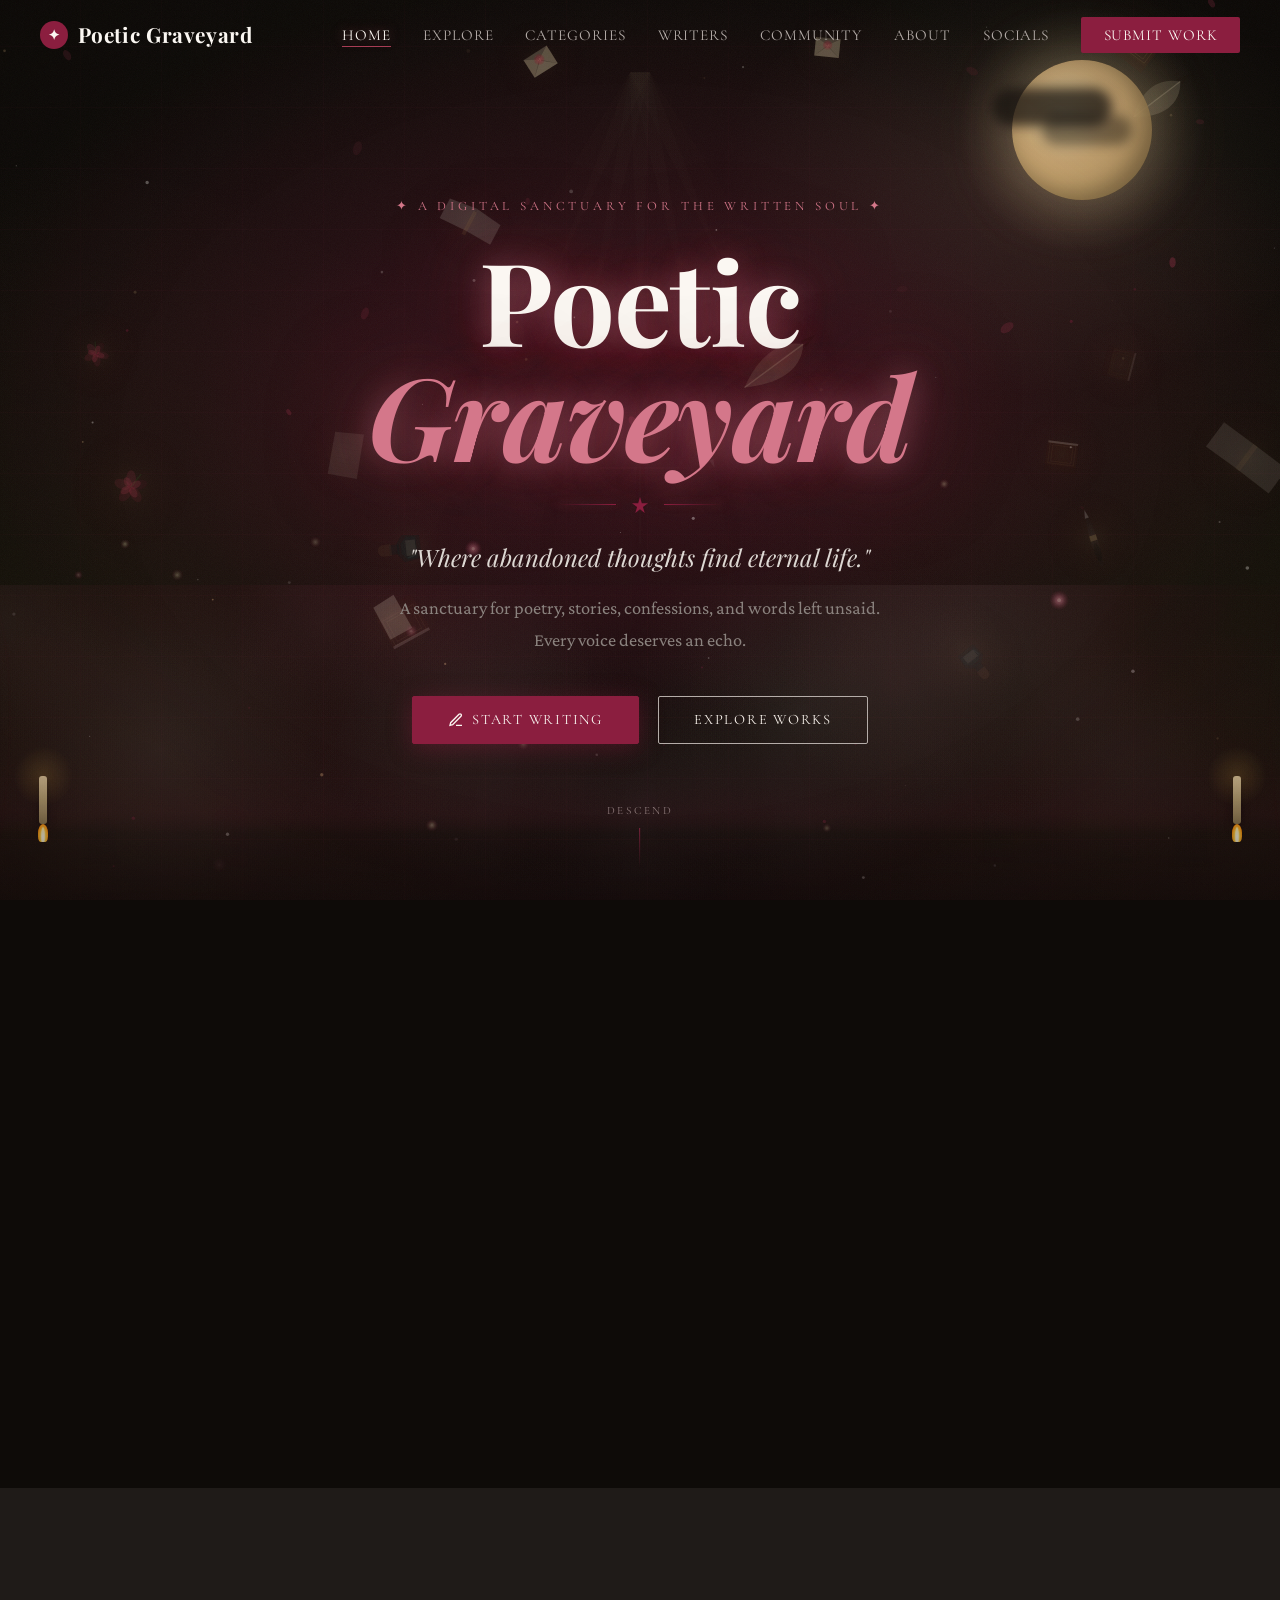
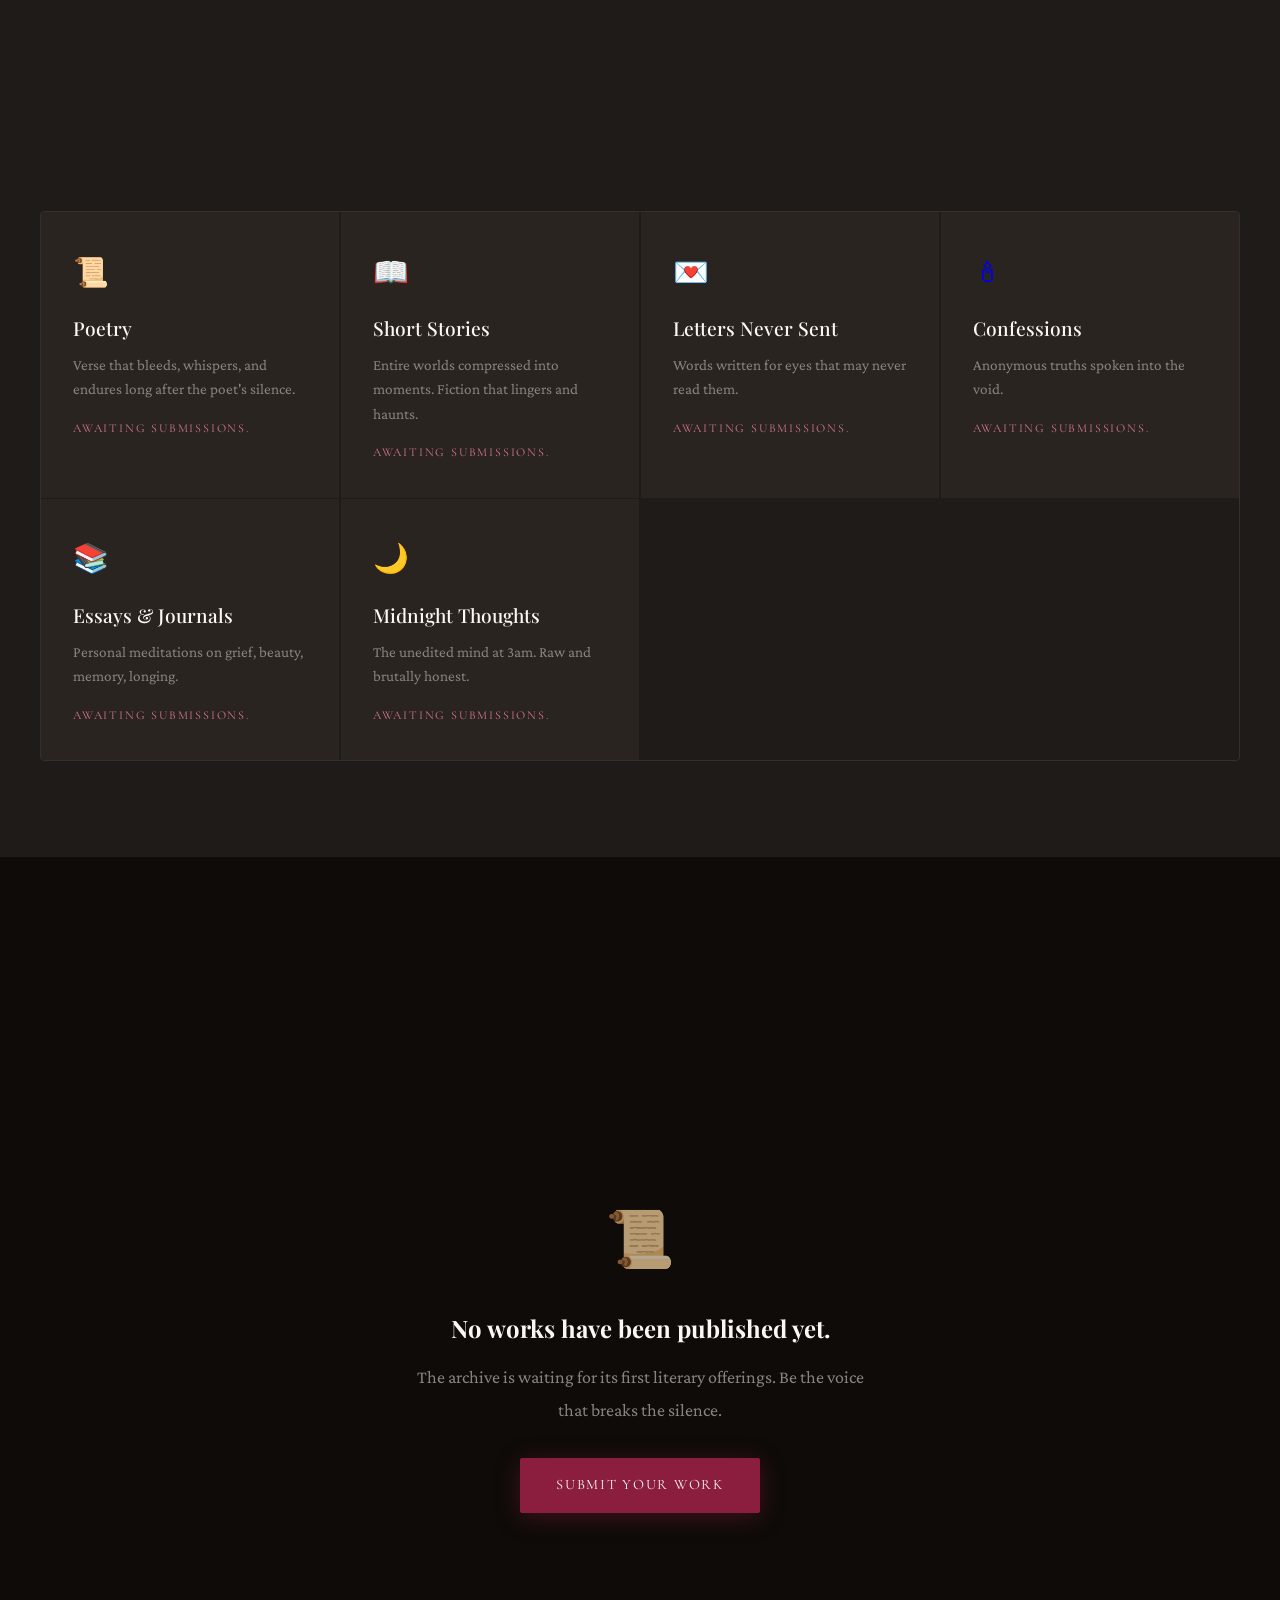
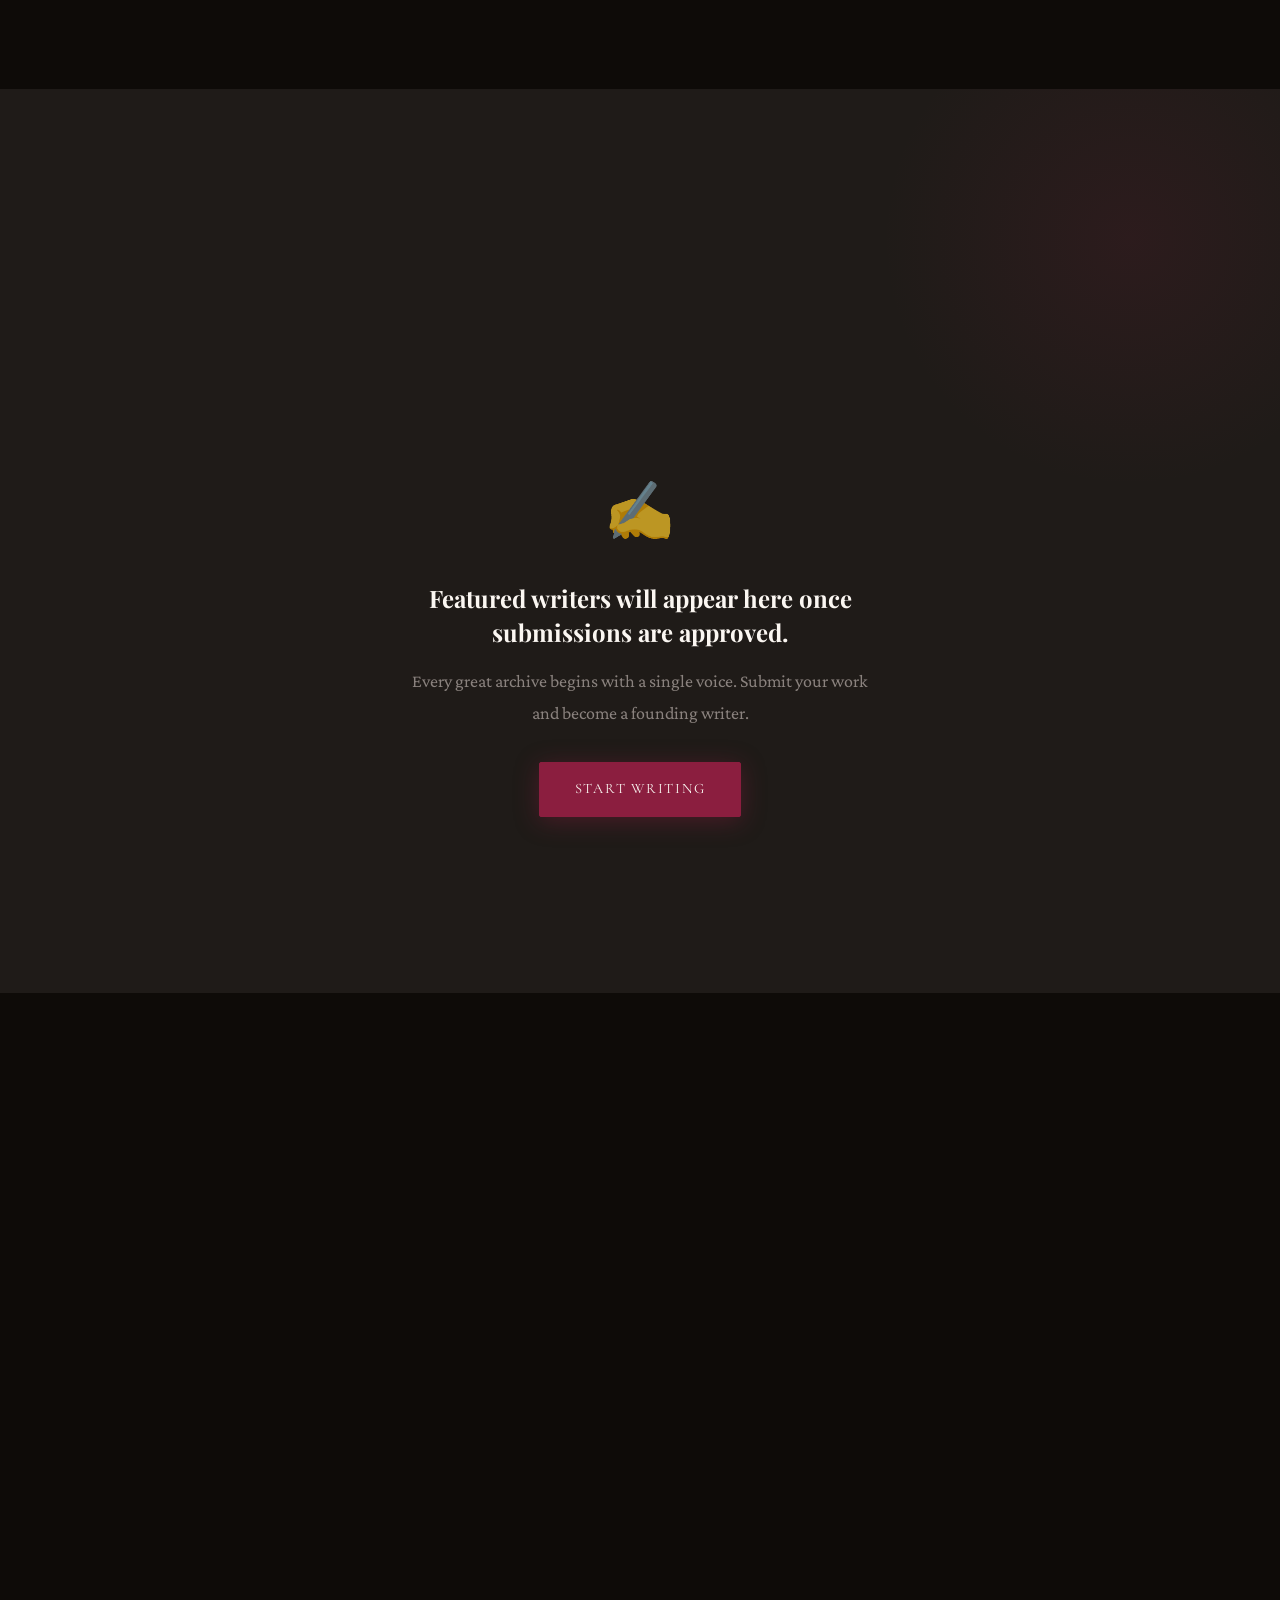
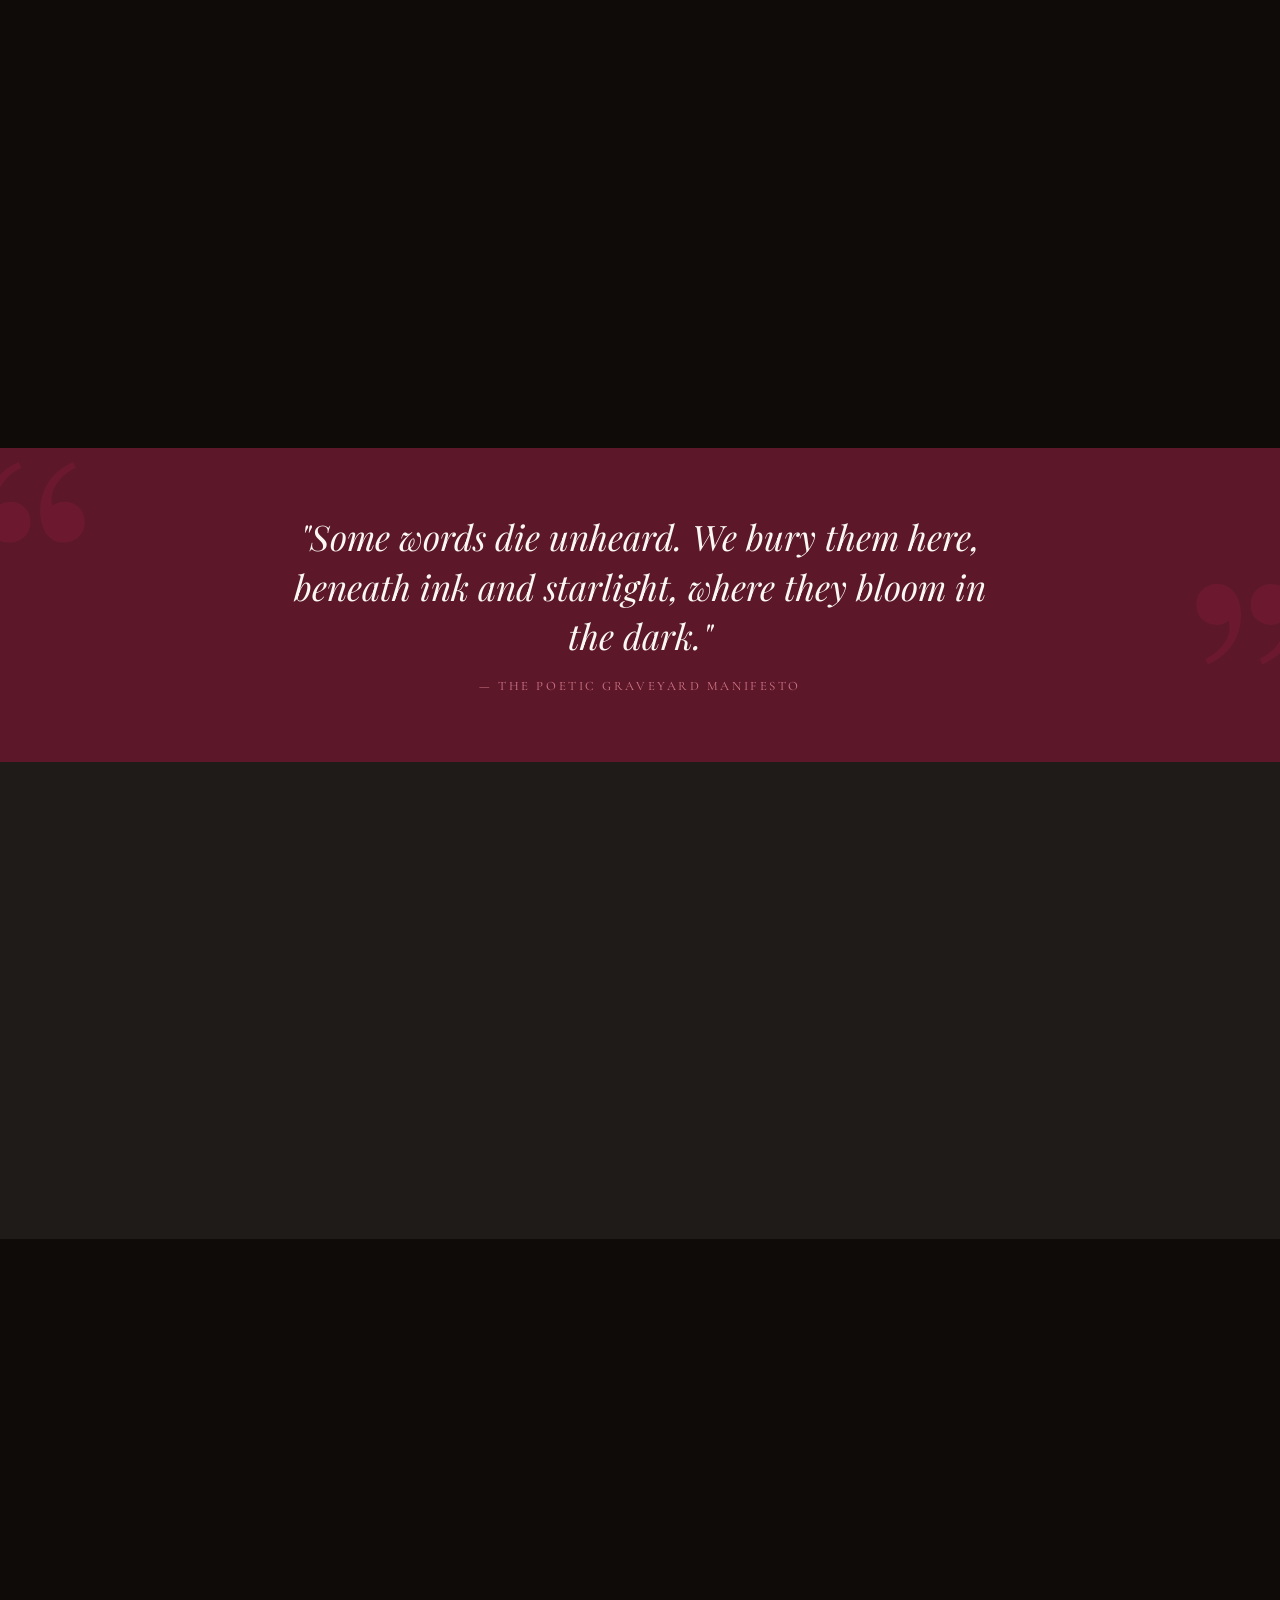
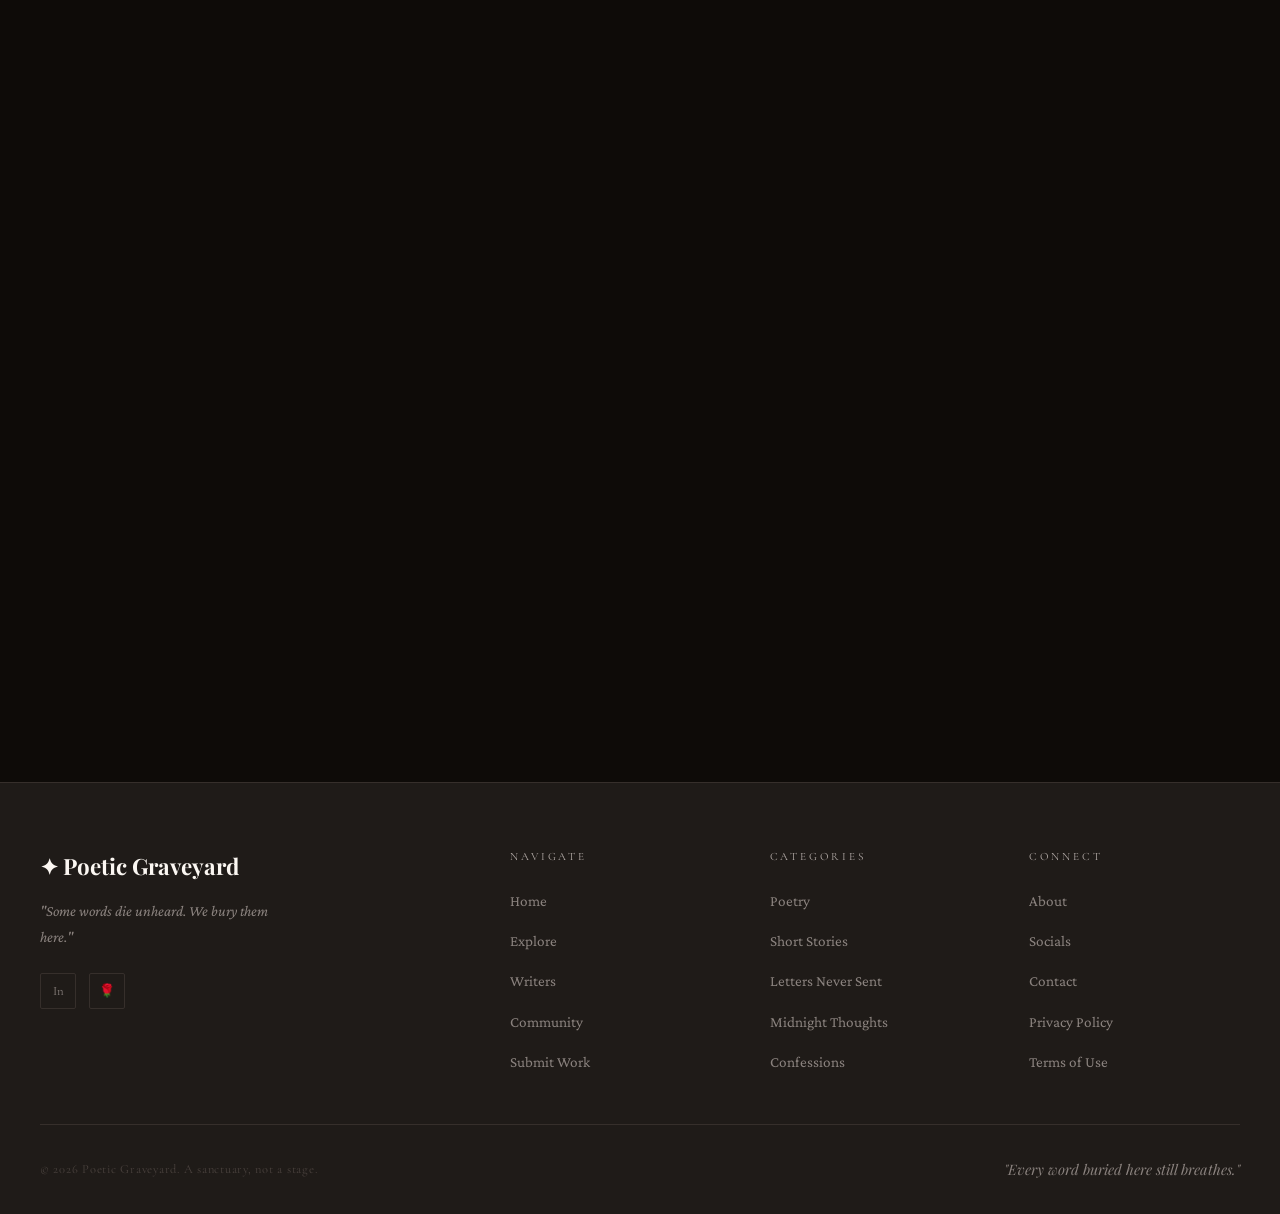
==== index.html @ 5b6a04a4 "Add files via upload" ====
<!DOCTYPE html>
<html lang="en">
<head>
  <meta charset="UTF-8">
  <meta name="viewport" content="width=device-width, initial-scale=1.0">
  <meta name="description" content="Poetic Graveyard — A sanctuary for poetry, stories, confessions, and words left unsaid.">
  <title>Poetic Graveyard — Where Abandoned Thoughts Find Eternal Life</title>
  <link rel="preconnect" href="https://fonts.googleapis.com">
  <link rel="preconnect" href="https://fonts.gstatic.com" crossorigin>
  <link href="https://fonts.googleapis.com/css2?family=Cormorant+Garamond:ital,wght@0,300;0,400;0,500;0,600;1,300;1,400;1,500&family=Playfair+Display:ital,wght@0,400;0,500;0,700;1,400;1,700&family=Crimson+Pro:ital,wght@0,300;0,400;1,300;1,400&display=swap" rel="stylesheet">
  <link rel="stylesheet" href="styles.css">
</head>
<body>

<nav id="navbar">
  <a href="#home" class="nav-logo"><span class="logo-icon">✦</span> Poetic Graveyard</a>
  <ul class="nav-links">
    <li><a href="#home">Home</a></li>
    <li><a href="#explore">Explore</a></li>
    <li><a href="#categories">Categories</a></li>
    <li><a href="#writers">Writers</a></li>
    <li><a href="#community">Community</a></li>
    <li><a href="#about">About</a></li>
    <li><a href="#socials">Socials</a></li>
    <li><a href="#submit" class="nav-cta">Submit Work</a></li>
  </ul>
  <button class="hamburger" id="hamburger" aria-label="Open menu" aria-expanded="false">
    <span></span><span></span><span></span>
  </button>
</nav>

<div class="mobile-menu" id="mobileMenu" aria-hidden="true">
  <a href="#home" onclick="closeMobile()">Home</a>
  <a href="#explore" onclick="closeMobile()">Explore</a>
  <a href="#categories" onclick="closeMobile()">Categories</a>
  <a href="#writers" onclick="closeMobile()">Writers</a>
  <a href="#community" onclick="closeMobile()">Community</a>
  <a href="#about" onclick="closeMobile()">About</a>
  <a href="#socials" onclick="closeMobile()">Socials</a>
  <a href="#submit" onclick="closeMobile()">Submit Work</a>
</div>

<!-- ═══════════════════════════════════════════
     #home — Hero
════════════════════════════════════════════ -->
<section class="hero" id="home">
  <div class="hero-bg"></div>
  <div class="hero-texture"></div>
  <div class="hero-grain"></div>
  <div class="hero-vignette"></div>
  <div class="hero-moon-layer">
    <div class="moon-glow"></div>
    <div class="moon-body"></div>
    <div class="moon-cloud moon-cloud-1"></div>
    <div class="moon-cloud moon-cloud-2"></div>
  </div>
  <div class="candle candle-left">
    <div class="candle-body"></div>
    <div class="candle-flame"><div class="flame-inner"></div></div>
    <div class="candle-glow"></div>
  </div>
  <div class="candle candle-right">
    <div class="candle-body"></div>
    <div class="candle-flame"><div class="flame-inner"></div></div>
    <div class="candle-glow"></div>
  </div>
  <canvas id="particle-canvas"></canvas>
  <canvas id="fog-canvas"></canvas>
  <div class="hero-fog-overlay"></div>
  <div class="quote-popup" id="quotePopup">
    <button class="quote-popup-close" onclick="closeQuote()">✕</button>
    <div class="quote-popup-icon">📖</div>
    <p class="quote-popup-text" id="quoteText"></p>
    <p class="quote-popup-attr" id="quoteAttr"></p>
  </div>
  <div class="hero-content">
    <p class="hero-eyebrow">✦ A Digital Sanctuary for the Written Soul ✦</p>
    <h1 class="hero-title">Poetic<br><em>Graveyard</em></h1>
    <div class="hero-divider"><span></span><svg width="16" height="16" viewBox="0 0 16 16" fill="currentColor"><path d="M8 0L9.8 6.2H16L10.9 10L12.7 16L8 12.2L3.3 16L5.1 10L0 6.2H6.2L8 0Z"/></svg><span></span></div>
    <p class="hero-subtitle">"Where abandoned thoughts find eternal life."</p>
    <p class="hero-desc">A sanctuary for poetry, stories, confessions, and words left unsaid. Every voice deserves an echo.</p>
    <div class="hero-buttons">
      <button class="btn-primary" onclick="scrollToSection('submit')">
        <svg width="16" height="16" viewBox="0 0 24 24" fill="none" stroke="currentColor" stroke-width="2"><path d="M12 20h9M16.5 3.5a2.121 2.121 0 013 3L7 19l-4 1 1-4L16.5 3.5z"/></svg>
        Start Writing
      </button>
      <button class="btn-ghost" onclick="scrollToSection('explore')">Explore Works</button>
    </div>
  </div>
  <div class="hero-scroll"><span>Descend</span><div class="scroll-line"></div></div>
</section>

<!-- ═══════════════════════════════════════════
     #about — About
════════════════════════════════════════════ -->
<section class="about-section" id="about">
  <div class="container">
    <div class="about-content reveal">
      <p class="section-label">What is Poetic Graveyard</p>
      <h2 class="section-title">A <em>Sanctuary</em> for the Written Word</h2>
      <p>Poetic Graveyard is a digital archive for poetry, short stories, letters never sent, confessions, essays, and midnight thoughts. It is a place where words that might otherwise be lost find a permanent home.</p>
      <p>Every piece is treated as a literary artifact — preserved with care, presented with reverence, and made available for those who seek beauty in the written word.</p>
      <div style="margin-top: 2rem; display: flex; gap: 1rem; flex-wrap: wrap;">
        <button class="btn-primary" onclick="scrollToSection('explore')">Explore the Archive</button>
        <button class="btn-ghost" onclick="scrollToSection('submit')">Submit Your Work</button>
      </div>
    </div>
  </div>
</section>

<!-- ═══════════════════════════════════════════
     #categories — Categories
════════════════════════════════════════════ -->
<section class="categories-section" id="categories">
  <div class="container">
    <div class="reveal">
      <p class="section-label">Browse by Form</p>
      <h2 class="section-title">What Rests Here in <em>Ink & Shadow</em></h2>
      <p class="section-subtitle">Every form of written expression has a home in this graveyard of beautiful thoughts.</p>
    </div>
    <div class="categories-grid" id="categories-container"></div>
  </div>
</section>

<!-- ═══════════════════════════════════════════
     #explore — Explore / Featured Works
════════════════════════════════════════════ -->
<section class="featured-section" id="explore">
  <div class="container">
    <div class="section-header reveal">
      <div>
        <p class="section-label">The Archive</p>
        <h2 class="section-title">Featured <em>Works</em></h2>
      </div>
    </div>
    <div id="works-container"></div>
  </div>
</section>

<!-- ═══════════════════════════════════════════
     #writers — Writers
════════════════════════════════════════════ -->
<section class="writers-section" id="writers">
  <div class="container">
    <div class="reveal">
      <p class="section-label">The Voices</p>
      <h2 class="section-title">Featured <em>Writers</em></h2>
      <p class="section-subtitle">The souls who have entrusted their words to this archive.</p>
    </div>
    <div class="writers-grid" id="writers-container"></div>
  </div>
</section>

<!-- ═══════════════════════════════════════════
     #community — Community
════════════════════════════════════════════ -->
<section class="community-section" id="community">
  <div class="container">
    <div class="community-inner reveal">
      <p class="section-label">The Gathering</p>
      <h2 class="section-title">A <em>Community</em> of Words</h2>
      <p class="section-subtitle">Every archive begins with a single voice. Join the growing sanctuary of writers and readers.</p>
      <div id="community-container"></div>
      <div class="community-stats">
        <div class="community-stat">
          <span class="community-stat-num" data-count="0">0</span>
          <span class="community-stat-label">Works Submitted</span>
        </div>
        <div class="community-stat">
          <span class="community-stat-num" data-count="0">0</span>
          <span class="community-stat-label">Writers</span>
        </div>
        <div class="community-stat">
          <span class="community-stat-num" data-count="0">0</span>
          <span class="community-stat-label">Readers</span>
        </div>
      </div>
      <div class="community-cta-group">
        <button class="btn-primary" onclick="scrollToSection('submit')">Share Your Words</button>
        <button class="btn-ghost" onclick="scrollToSection('explore')">Read the Archive</button>
      </div>
    </div>
  </div>
</section>

<!-- ═══════════════════════════════════════════
     Quote Band
════════════════════════════════════════════ -->
<div class="quote-band">
  <p class="quote-text">"Some words die unheard. We bury them here, beneath ink and starlight, where they bloom in the dark."</p>
  <p class="quote-attr">— The Poetic Graveyard Manifesto</p>
</div>

<!-- ═══════════════════════════════════════════
     #socials — Stay Connected
════════════════════════════════════════════ -->
<section class="socials-section" id="socials">
  <div class="container">
    <div class="socials-inner reveal">
      <p class="section-label">Follow Along</p>
      <h2 class="section-title">Stay <em>Connected</em></h2>
      <p class="socials-desc">Follow Poetic Graveyard and its founder as the archive continues to grow into a sanctuary for writers and forgotten words.</p>
      <div class="socials-buttons">
        <a href="https://www.instagram.com/poeticgraveyard/" class="btn-social" target="_blank" rel="noopener noreferrer">
          <span class="social-btn-icon">📖</span>
          Poetic Graveyard Instagram
        </a>
        <a href="https://www.instagram.com/thetorturedshowgirl/" class="btn-social btn-social-secondary" target="_blank" rel="noopener noreferrer">
          <span class="social-btn-icon">🌹</span>
          Founder Instagram
        </a>
      </div>
    </div>
  </div>
</section>

<!-- ═══════════════════════════════════════════
     #submit — Submit Work
════════════════════════════════════════════ -->
<section class="submit-section" id="submit">
  <div class="container">
    <div class="reveal">
      <p class="section-label">Contribute</p>
      <h2 class="section-title">Submit Your <em>Work</em></h2>
      <p class="section-subtitle">Every voice deserves an echo. Share your words with the archive.</p>
    </div>
    <div class="submit-grid">
      <div class="submit-left reveal">
        <h3>"Your words deserve to be buried here."</h3>
        <p>Whether it is a poem written at 3am, a letter you never sent, or a story that has lived only in your mind — this archive is its home.</p>
        <ul class="submit-features">
          <li>All forms of written expression welcome</li>
          <li>Anonymous submissions accepted</li>
          <li>Every piece treated as a literary artifact</li>
          <li>Preserved with care and reverence</li>
        </ul>
      </div>
      <div class="reveal">
        <form id="submitForm" onsubmit="handlePublish(event)">
          <div class="form-group">
            <label for="penName">Pen Name / Author Name *</label>
            <input type="text" id="penName" placeholder="How shall we remember you?" autocomplete="off">
          </div>
          <div class="form-group">
            <label for="email">Email (optional)</label>
            <input type="email" id="email" placeholder="For correspondence only">
          </div>
          <div class="form-group">
            <label for="title">Title of Work *</label>
            <input type="text" id="title" placeholder="Give your work a name">
          </div>
          <div class="form-group">
            <label for="category">Category *</label>
            <select id="category">
              <option value="">Select a category</option>
              <option value="poetry">Poetry</option>
              <option value="stories">Short Stories</option>
              <option value="letters">Letters Never Sent</option>
              <option value="confessions">Confessions</option>
              <option value="essays">Essays & Journals</option>
              <option value="midnight">Midnight Thoughts</option>
            </select>
          </div>
          <div class="form-group">
            <label for="content">Your Work *</label>
            <textarea id="content" placeholder="Begin here…"></textarea>
          </div>
          <div class="form-group">
            <label>Tags</label>
            <div class="tags-input" onclick="this.querySelector('input').focus()">
              <span id="tagsContainer"></span>
              <input type="text" placeholder="Add tags…" onkeydown="handleTag(event)" aria-label="Add tag">
            </div>
          </div>
          <div class="form-actions">
            <button type="button" class="btn-draft" onclick="showToast('Draft saved ✦')">Save Draft</button>
            <button type="submit" class="btn-publish">Submit to the Archive</button>
          </div>
        </form>
      </div>
    </div>
  </div>
</section>

<footer>
  <div class="footer-grid">
    <div class="footer-brand">
      <div class="footer-logo">✦ Poetic Graveyard</div>
      <p class="footer-tagline">"Some words die unheard. We bury them here."</p>
      <div class="social-links">
        <a href="https://www.instagram.com/poeticgraveyard/" class="social-link" aria-label="Poetic Graveyard Instagram" target="_blank" rel="noopener noreferrer">In</a>
        <a href="https://www.instagram.com/thetorturedshowgirl/" class="social-link" aria-label="Founder Instagram" target="_blank" rel="noopener noreferrer">🌹</a>
      </div>
    </div>
    <div>
      <div class="footer-col-title">Navigate</div>
      <ul class="footer-links">
        <li><a href="#home">Home</a></li>
        <li><a href="#explore">Explore</a></li>
        <li><a href="#writers">Writers</a></li>
        <li><a href="#community">Community</a></li>
        <li><a href="#submit">Submit Work</a></li>
      </ul>
    </div>
    <div>
      <div class="footer-col-title">Categories</div>
      <ul class="footer-links">
        <li><a href="#categories">Poetry</a></li>
        <li><a href="#categories">Short Stories</a></li>
        <li><a href="#categories">Letters Never Sent</a></li>
        <li><a href="#categories">Midnight Thoughts</a></li>
        <li><a href="#categories">Confessions</a></li>
      </ul>
    </div>
    <div>
      <div class="footer-col-title">Connect</div>
      <ul class="footer-links">
        <li><a href="#about">About</a></li>
        <li><a href="#socials">Socials</a></li>
        <li><a href="#submit">Contact</a></li>
        <li><a href="#">Privacy Policy</a></li>
        <li><a href="#">Terms of Use</a></li>
      </ul>
    </div>
  </div>
  <div class="footer-bottom">
    <div class="footer-bottom-left">© 2026 Poetic Graveyard. A sanctuary, not a stage.</div>
    <div class="footer-epitaph">"Every word buried here still breathes."</div>
  </div>
</footer>

<div class="toast" id="toast"></div>
<script src="script.js"></script>
</body>
</html>
---- styles.css ----
/* ============================================================
   POETIC GRAVEYARD — Production Stylesheet
   Dark Academia Literary Archive | Burgundy Accents
   ============================================================ */

/* ── 1. CSS Variables ── */
:root {
  --black: #0e0b08;
  --charcoal: #1f1b18;
  --charcoal-mid: #2a2421;
  --charcoal-light: #362f2b;
  --smoke: #4a423e;
  --ash: #8a827e;
  --dust: #b5ada9;
  --mist: #ddd8d3;
  --parchment: #F7F1EA;
  --cream: #FBF7F2;
  --burgundy: #8B1E3F;
  --burgundy-dark: #5C1828;
  --burgundy-light: #A83D55;
  --wine: #943045;
  --crimson: #C4677A;
  --rose-muted: #D4778A;
  --gold: #D4B07A;
  --gold-light: #E6D3A3;
  --serif: 'Cormorant Garamond', 'Georgia', serif;
  --display: 'Playfair Display', 'Georgia', serif;
  --body: 'Crimson Pro', 'Georgia', serif;
}

/* ── 2. Reset ── */
*, *::before, *::after { box-sizing: border-box; margin: 0; padding: 0; }
html { scroll-behavior: smooth; }
body {
  background: var(--black);
  color: var(--parchment);
  font-family: var(--body);
  font-size: 18px;
  line-height: 1.7;
  overflow-x: hidden;
  cursor: default;
}
::selection { background: var(--burgundy); color: var(--cream); }
::-webkit-scrollbar { width: 6px; }
::-webkit-scrollbar-track { background: var(--charcoal); }
::-webkit-scrollbar-thumb { background: var(--burgundy); border-radius: 3px; }

/* ── 3. Navigation ── */
nav {
  position: fixed; top: 0; left: 0; right: 0; z-index: 100;
  padding: 0 2.5rem; height: 70px;
  display: flex; align-items: center; justify-content: space-between;
  transition: background 0.4s, backdrop-filter 0.4s, border-color 0.4s;
  border-bottom: 1px solid transparent;
}
nav.scrolled {
  background: rgba(10, 8, 6, 0.92);
  backdrop-filter: blur(18px);
  border-color: rgba(139, 30, 63, 0.4);
}
.nav-logo {
  font-family: var(--display); font-size: 1.3rem; font-weight: 700;
  letter-spacing: 0.03em; color: var(--cream); text-decoration: none;
  display: flex; align-items: center; gap: 0.6rem;
}
.nav-logo .logo-icon {
  width: 28px; height: 28px; background: var(--burgundy); border-radius: 50%;
  display: flex; align-items: center; justify-content: center; font-size: 0.9rem; flex-shrink: 0;
}
.nav-links { display: flex; align-items: center; gap: 2rem; list-style: none; }
.nav-links a {
  font-family: var(--serif); font-size: 0.95rem; letter-spacing: 0.06em;
  color: var(--dust); text-decoration: none; text-transform: uppercase;
  transition: color 0.3s; position: relative;
}
.nav-links a::after {
  content: ''; position: absolute; bottom: -3px; left: 0; right: 0; height: 1px;
  background: var(--burgundy-light); transform: scaleX(0); transform-origin: left; transition: transform 0.3s;
}
.nav-links a:hover, .nav-links a.active { color: var(--cream); }
.nav-links a:hover::after, .nav-links a.active::after { transform: scaleX(1); }
.nav-cta {
  font-family: var(--serif); font-size: 0.85rem; letter-spacing: 0.1em; text-transform: uppercase;
  padding: 0.55rem 1.4rem; background: var(--burgundy); color: var(--cream) !important;
  border-radius: 2px; text-decoration: none; transition: background 0.3s, transform 0.2s;
}
.nav-cta:hover { background: var(--burgundy-light) !important; transform: translateY(-1px); }
.nav-cta::after { display: none !important; }
.hamburger { display: none; flex-direction: column; gap: 5px; background: none; border: none; cursor: pointer; padding: 4px; }
.hamburger span { display: block; width: 24px; height: 1.5px; background: var(--parchment); transition: transform 0.3s, opacity 0.3s; }

/* ── 4. Hero Section ── */
.hero {
  position: relative; min-height: 100vh; display: flex; align-items: center;
  justify-content: center; text-align: center; overflow: hidden; padding: 100px 2rem 60px;
}
.hero-bg {
  position: absolute; inset: 0;
  background: radial-gradient(ellipse 80% 60% at 50% 40%, rgba(139, 30, 63, 0.32) 0%, transparent 70%),
              radial-gradient(ellipse 60% 50% at 50% 50%, rgba(139, 30, 63, 0.14) 0%, transparent 60%),
              radial-gradient(ellipse 40% 40% at 80% 20%, rgba(230, 211, 163, 0.10) 0%, transparent 60%),
              radial-gradient(circle at 3% 80%, rgba(255, 200, 80, 0.05) 0%, transparent 40%),
              radial-gradient(circle at 97% 80%, rgba(255, 200, 80, 0.05) 0%, transparent 40%),
              var(--black);
}
.hero-texture {
  position: absolute; inset: 0;
  background-image:
    repeating-linear-gradient(0deg, transparent, transparent 60px, rgba(139, 30, 63, 0.04) 60px, rgba(139, 30, 63, 0.04) 61px),
    repeating-linear-gradient(90deg, transparent, transparent 80px, rgba(139, 30, 63, 0.03) 80px, rgba(139, 30, 63, 0.03) 81px);
  pointer-events: none;
}
#particle-canvas { position: absolute; inset: 0; pointer-events: none; }
.hero-content { position: relative; z-index: 2; max-width: 860px; }
.hero-eyebrow {
  font-family: var(--serif); font-size: 0.8rem; letter-spacing: 0.3em;
  text-transform: uppercase; color: var(--rose-muted); margin-bottom: 1.5rem;
  opacity: 0; animation: fadeUp 1s 0.3s forwards;
}
.hero-title {
  font-family: var(--display); font-size: clamp(3.5rem, 9vw, 7.5rem);
  font-weight: 700; line-height: 1.0; letter-spacing: -0.01em;
  color: var(--cream); margin-bottom: 1.2rem;
  opacity: 0; animation: fadeUp 1.1s 0.5s forwards, titleBreathe 6s ease-in-out 2s infinite;
}
.hero-title em { font-style: italic; color: var(--rose-muted); }
.hero-divider {
  display: flex; align-items: center; justify-content: center; gap: 1rem;
  margin: 1.5rem auto; opacity: 0; animation: fadeUp 1s 0.7s forwards;
}
.hero-divider span {
  display: block; width: 60px; height: 1px;
  background: linear-gradient(to right, transparent, var(--burgundy));
  box-shadow: 0 0 8px rgba(196, 103, 122, 0.35);
}
.hero-divider span:last-child {
  background: linear-gradient(to left, transparent, var(--burgundy));
  box-shadow: 0 0 8px rgba(196, 103, 122, 0.35);
}
.hero-divider svg { color: var(--burgundy); }
.hero-subtitle {
  font-family: var(--display); font-size: clamp(1.1rem, 2.5vw, 1.5rem);
  font-style: italic; font-weight: 400; color: var(--mist);
  margin-bottom: 1rem; opacity: 0; animation: fadeUp 1s 0.9s forwards;
}
.hero-desc {
  font-family: var(--body); font-size: clamp(1rem, 2vw, 1.15rem);
  color: var(--ash); max-width: 520px; margin: 0 auto 2.5rem;
  opacity: 0; animation: fadeUp 1s 1.1s forwards;
}
.hero-buttons {
  display: flex; gap: 1.2rem; justify-content: center; flex-wrap: wrap;
  opacity: 0; animation: fadeUp 1s 1.3s forwards;
}

/* ── 5. Buttons ── */
.btn-primary {
  font-family: var(--serif); font-size: 0.9rem; letter-spacing: 0.12em; text-transform: uppercase;
  padding: 0.9rem 2.2rem; background: var(--burgundy); color: var(--cream);
  border: 1px solid var(--burgundy); border-radius: 2px; text-decoration: none; cursor: pointer;
  transition: all 0.3s; display: inline-flex; align-items: center; gap: 0.5rem;
  box-shadow: 0 4px 24px rgba(139, 30, 63, 0.4);
}
.btn-primary:hover {
  background: var(--burgundy-light); border-color: var(--burgundy-light);
  transform: translateY(-2px); box-shadow: 0 8px 40px rgba(139, 30, 63, 0.6);
}
.btn-ghost {
  font-family: var(--serif); font-size: 0.9rem; letter-spacing: 0.12em; text-transform: uppercase;
  padding: 0.9rem 2.2rem; background: transparent; color: var(--parchment);
  border: 1px solid var(--dust); border-radius: 2px; text-decoration: none; cursor: pointer;
  transition: all 0.3s;
}
.btn-ghost:hover {
  border-color: var(--cream); color: var(--cream); transform: translateY(-2px);
  background: rgba(139, 30, 63, 0.12);
}

/* ── 6. Hero Scroll ── */
.hero-scroll {
  position: absolute; bottom: 2rem; left: 50%; transform: translateX(-50%);
  display: flex; flex-direction: column; align-items: center; gap: 0.5rem;
  opacity: 0; animation: fadeIn 1s 2s forwards;
}
.hero-scroll span { font-family: var(--serif); font-size: 0.7rem; letter-spacing: 0.2em; text-transform: uppercase; color: var(--ash); }
.scroll-line { width: 1px; height: 40px; background: linear-gradient(to bottom, var(--burgundy), transparent); animation: scrollPulse 2s infinite; }

/* ── 7. Page Header (sub-pages) ── */
.page-header {
  position: relative; min-height: 40vh; display: flex; align-items: center;
  justify-content: center; text-align: center; overflow: hidden; padding: 120px 2rem 60px;
}
.page-header-bg {
  position: absolute; inset: 0;
  background: radial-gradient(ellipse 80% 60% at 50% 40%, rgba(139, 30, 63, 0.2) 0%, transparent 70%),
              radial-gradient(circle at 3% 80%, rgba(255, 200, 80, 0.03) 0%, transparent 40%),
              radial-gradient(circle at 97% 80%, rgba(255, 200, 80, 0.03) 0%, transparent 40%),
              var(--black);
}
.page-header-content { position: relative; z-index: 2; max-width: 700px; }
.page-header-content h1 {
  font-family: var(--display); font-size: clamp(2.5rem, 6vw, 4rem);
  font-weight: 700; color: var(--cream); margin-bottom: 1rem;
  text-shadow: 0 0 30px rgba(212, 119, 138, 0.25), 0 0 80px rgba(139, 30, 63, 0.3);
}
.page-header-content p { font-family: var(--body); font-size: 1.1rem; color: var(--mist); line-height: 1.8; }

/* ── 8. Section Base ── */
section { padding: 6rem 2rem; }
.container { max-width: 1200px; margin: 0 auto; }
.section-label {
  font-family: var(--serif); font-size: 0.75rem; letter-spacing: 0.35em;
  text-transform: uppercase; color: var(--rose-muted); margin-bottom: 1rem;
  display: flex; align-items: center; gap: 1rem;
}
.section-label::after {
  content: ''; display: block; width: 40px; height: 1px;
  background: var(--burgundy); box-shadow: 0 0 8px rgba(196, 103, 122, 0.35);
}
.section-title {
  font-family: var(--display); font-size: clamp(2rem, 5vw, 3.2rem);
  font-weight: 500; line-height: 1.15; color: var(--cream); margin-bottom: 1rem;
}
.section-title em { font-style: italic; color: var(--rose-muted); }
.section-subtitle { font-family: var(--body); font-size: 1.05rem; color: var(--ash); max-width: 520px; line-height: 1.8; }

/* ── 9. Categories ── */
.categories-section { background: var(--charcoal); }
.categories-grid {
  display: grid; grid-template-columns: repeat(auto-fit, minmax(280px, 1fr));
  gap: 1.5px; margin-top: 3.5rem; border: 1.5px solid var(--charcoal-light);
  overflow: hidden; border-radius: 4px;
}
.cat-card {
  background: var(--charcoal-mid); padding: 2.2rem 2rem; cursor: pointer;
  transition: background 0.3s, transform 0.3s; position: relative; overflow: hidden;
  text-decoration: none; display: block;
}
.cat-card::before {
  content: ''; position: absolute; top: 0; left: 0; width: 3px; height: 100%;
  background: var(--burgundy); transform: scaleY(0); transform-origin: bottom;
  transition: transform 0.4s cubic-bezier(0.4, 0, 0.2, 1);
}
.cat-card:hover { background: var(--charcoal-light); }
.cat-card:hover::before { transform: scaleY(1); }
.cat-card:hover .cat-icon { transform: scale(1.15) rotate(-5deg); }
.cat-icon { font-size: 1.8rem; margin-bottom: 1rem; display: block; transition: transform 0.4s cubic-bezier(0.34, 1.56, 0.64, 1); }
.cat-title { font-family: var(--display); font-size: 1.2rem; font-weight: 500; color: var(--cream); margin-bottom: 0.5rem; }
.cat-desc { font-family: var(--body); font-size: 0.95rem; color: var(--ash); line-height: 1.6; margin-bottom: 1rem; }
.cat-count { font-family: var(--serif); font-size: 0.75rem; letter-spacing: 0.15em; text-transform: uppercase; color: var(--rose-muted); }

/* ── 10. Featured Works ── */
.featured-section { background: var(--black); }
.section-header { display: flex; justify-content: space-between; align-items: flex-end; flex-wrap: wrap; gap: 1.5rem; margin-bottom: 3rem; }
.view-all {
  font-family: var(--serif); font-size: 0.85rem; letter-spacing: 0.12em; text-transform: uppercase;
  color: var(--rose-muted); text-decoration: none; display: flex; align-items: center; gap: 0.5rem;
  transition: color 0.3s, gap 0.3s; white-space: nowrap;
}
.view-all:hover { color: var(--crimson); gap: 0.8rem; }
.masonry-grid { columns: 3; column-gap: 1.5rem; }
.work-card {
  break-inside: avoid; background: var(--charcoal); border: 1px solid var(--charcoal-light);
  border-radius: 3px; padding: 1.8rem; margin-bottom: 1.5rem;
  transition: border-color 0.3s, transform 0.3s, box-shadow 0.3s; cursor: pointer;
  position: relative; overflow: hidden;
}
.work-card::after {
  content: ''; position: absolute; inset: 0;
  background: linear-gradient(135deg, rgba(139, 30, 63, 0.12), transparent 60%);
  opacity: 0; transition: opacity 0.4s;
}
.work-card:hover {
  border-color: rgba(139, 30, 63, 0.55); transform: translateY(-4px);
  box-shadow: 0 12px 40px rgba(0, 0, 0, 0.45), 0 0 30px rgba(139, 30, 63, 0.08);
}
.work-card:hover::after { opacity: 1; }
.work-card-cat { font-family: var(--serif); font-size: 0.7rem; letter-spacing: 0.2em; text-transform: uppercase; color: var(--rose-muted); margin-bottom: 0.8rem; }
.work-card-title { font-family: var(--display); font-size: 1.25rem; font-weight: 500; color: var(--cream); line-height: 1.3; margin-bottom: 0.6rem; }
.work-card-excerpt { font-family: var(--body); font-size: 0.98rem; color: var(--ash); line-height: 1.75; font-style: italic; margin-bottom: 1.2rem; position: relative; z-index: 1; }
.work-card-excerpt::before { content: '\201C'; font-size: 3rem; color: var(--burgundy); opacity: 0.4; position: absolute; top: -0.8rem; left: -0.5rem; font-family: var(--display); line-height: 1; }
.work-card-footer { display: flex; align-items: center; justify-content: space-between; padding-top: 1rem; border-top: 1px solid var(--charcoal-light); position: relative; z-index: 1; }
.work-author { display: flex; align-items: center; gap: 0.6rem; }
.work-avatar { width: 28px; height: 28px; border-radius: 50%; background: var(--burgundy-dark); display: flex; align-items: center; justify-content: center; font-family: var(--serif); font-size: 0.7rem; color: var(--rose-muted); flex-shrink: 0; }
.work-author-name { font-family: var(--serif); font-size: 0.85rem; color: var(--dust); }
.work-meta { display: flex; align-items: center; gap: 1rem; }
.work-time { font-family: var(--serif); font-size: 0.75rem; color: var(--smoke); letter-spacing: 0.05em; }
.work-actions { display: flex; gap: 0.6rem; }
.action-btn { background: none; border: none; cursor: pointer; color: var(--smoke); font-size: 0.8rem; display: flex; align-items: center; gap: 0.3rem; transition: color 0.3s; font-family: var(--serif); padding: 0.2rem; }
.action-btn:hover { color: var(--rose-muted); }
.action-btn.liked { color: var(--crimson); }
.action-btn svg { width: 14px; height: 14px; }

/* ── 11. Featured Writers ── */
.writers-section { background: var(--charcoal); position: relative; overflow: hidden; }
.writers-section::before { content: ''; position: absolute; top: -100px; right: -100px; width: 500px; height: 500px; border-radius: 50%; background: radial-gradient(circle, rgba(139, 30, 63, 0.12), transparent 70%); pointer-events: none; }
.writers-grid { display: grid; grid-template-columns: repeat(auto-fit, minmax(220px, 1fr)); gap: 1.5rem; margin-top: 3.5rem; }
.writer-card { background: var(--charcoal-mid); border: 1px solid var(--charcoal-light); border-radius: 3px; padding: 2rem 1.5rem; text-align: center; transition: all 0.35s; cursor: pointer; position: relative; overflow: hidden; }
.writer-card::before { content: ''; position: absolute; bottom: 0; left: 0; right: 0; height: 2px; background: linear-gradient(to right, transparent, var(--burgundy), transparent); transform: scaleX(0); transition: transform 0.4s; }
.writer-card:hover { border-color: rgba(139, 30, 63, 0.5); transform: translateY(-5px); box-shadow: 0 15px 40px rgba(0, 0, 0, 0.35), 0 0 25px rgba(139, 30, 63, 0.08); }
.writer-card:hover::before { transform: scaleX(1); }
.writer-avatar { width: 70px; height: 70px; border-radius: 50%; margin: 0 auto 1.2rem; border: 2px solid var(--burgundy-dark); background: var(--charcoal-light); display: flex; align-items: center; justify-content: center; font-family: var(--display); font-size: 1.5rem; color: var(--rose-muted); transition: border-color 0.3s; }
.writer-card:hover .writer-avatar { border-color: var(--burgundy-light); }
.writer-name { font-family: var(--display); font-size: 1.1rem; font-weight: 500; color: var(--cream); margin-bottom: 0.3rem; }
.writer-handle { font-family: var(--serif); font-size: 0.8rem; color: var(--rose-muted); letter-spacing: 0.05em; margin-bottom: 0.8rem; }
.writer-bio { font-family: var(--body); font-size: 0.88rem; color: var(--ash); line-height: 1.65; margin-bottom: 1.2rem; font-style: italic; }
.writer-stats { display: flex; justify-content: center; gap: 1.5rem; padding-top: 1rem; border-top: 1px solid var(--charcoal-light); }
.writer-stat { text-align: center; }
.writer-stat-num { font-family: var(--display); font-size: 1.1rem; color: var(--cream); display: block; }
.writer-stat-label { font-family: var(--serif); font-size: 0.65rem; letter-spacing: 0.12em; text-transform: uppercase; color: var(--smoke); }
.follow-btn { margin-top: 1rem; width: 100%; padding: 0.55rem 1rem; background: transparent; border: 1px solid var(--smoke); border-radius: 2px; color: var(--dust); font-family: var(--serif); font-size: 0.75rem; letter-spacing: 0.12em; text-transform: uppercase; cursor: pointer; transition: all 0.3s; }
.follow-btn:hover { background: var(--burgundy); border-color: var(--burgundy); color: var(--cream); }
.follow-btn.following { background: var(--burgundy-dark); border-color: var(--burgundy); color: var(--rose-muted); }

/* ── 12. Search ── */
.search-section { background: var(--charcoal); padding: 4rem 2rem; }
.search-bar { max-width: 700px; margin: 2.5rem auto 0; position: relative; }
.search-input { width: 100%; padding: 1.1rem 1.5rem 1.1rem 3.5rem; background: var(--charcoal-mid); border: 1px solid var(--charcoal-light); border-radius: 3px; color: var(--parchment); font-family: var(--body); font-size: 1.05rem; outline: none; transition: border-color 0.3s, box-shadow 0.3s; }
.search-input:focus { border-color: var(--burgundy); box-shadow: 0 0 0 3px rgba(139, 30, 63, 0.2); }
.search-input::placeholder { color: var(--smoke); }
.search-icon { position: absolute; left: 1.1rem; top: 50%; transform: translateY(-50%); color: var(--ash); pointer-events: none; }
.search-filters { display: flex; gap: 0.6rem; flex-wrap: wrap; margin-top: 1rem; justify-content: center; }
.filter-pill { padding: 0.35rem 1rem; background: transparent; border: 1px solid var(--charcoal-light); border-radius: 100px; color: var(--ash); font-family: var(--serif); font-size: 0.78rem; letter-spacing: 0.08em; cursor: pointer; transition: all 0.3s; text-transform: uppercase; }
.filter-pill:hover, .filter-pill.active { background: var(--burgundy-dark); border-color: var(--burgundy); color: var(--rose-muted); }
.search-suggestions { display: none; position: absolute; top: calc(100% + 4px); left: 0; right: 0; background: var(--charcoal-mid); border: 1px solid var(--charcoal-light); border-radius: 3px; z-index: 50; overflow: hidden; }
.search-suggestions.visible { display: block; }
.suggestion-item { padding: 0.8rem 1.2rem; display: flex; align-items: center; gap: 0.8rem; cursor: pointer; transition: background 0.2s; border-bottom: 1px solid var(--charcoal-light); }
.suggestion-item:last-child { border-bottom: none; }
.suggestion-item:hover { background: var(--charcoal-light); }
.suggestion-type { font-family: var(--serif); font-size: 0.65rem; letter-spacing: 0.15em; text-transform: uppercase; color: var(--rose-muted); min-width: 50px; }
.suggestion-text { font-family: var(--body); font-size: 0.95rem; color: var(--dust); }

/* ── 13. Submit Section ── */
.submit-section { background: var(--black); }
.submit-grid { display: grid; grid-template-columns: 1fr 1fr; gap: 5rem; margin-top: 3.5rem; align-items: start; }
.submit-left h3 { font-family: var(--display); font-size: 1.6rem; font-style: italic; color: var(--cream); margin-bottom: 1rem; }
.submit-left p { font-family: var(--body); color: var(--ash); line-height: 1.8; margin-bottom: 1.5rem; }
.submit-features { list-style: none; display: flex; flex-direction: column; gap: 0.8rem; }
.submit-features li { display: flex; align-items: center; gap: 0.8rem; font-family: var(--body); font-size: 0.95rem; color: var(--dust); }
.submit-features li::before { content: ''; width: 6px; height: 6px; background: var(--burgundy); border-radius: 50%; flex-shrink: 0; }
.form-group { margin-bottom: 1.4rem; }
label { display: block; font-family: var(--serif); font-size: 0.75rem; letter-spacing: 0.15em; text-transform: uppercase; color: var(--ash); margin-bottom: 0.5rem; }
input[type="text"], input[type="email"], select, textarea {
  width: 100%; padding: 0.85rem 1rem; background: var(--charcoal); border: 1px solid var(--charcoal-light);
  border-radius: 2px; color: var(--parchment); font-family: var(--body); font-size: 1rem; outline: none;
  transition: border-color 0.3s; appearance: none;
}
input[type="text"]:focus, input[type="email"]:focus, select:focus, textarea:focus { border-color: var(--burgundy); }
textarea { resize: vertical; min-height: 160px; line-height: 1.7; }
select option { background: var(--charcoal-mid); }
.tags-input { display: flex; flex-wrap: wrap; gap: 0.4rem; padding: 0.65rem 0.85rem; background: var(--charcoal); border: 1px solid var(--charcoal-light); border-radius: 2px; min-height: 48px; cursor: text; transition: border-color 0.3s; }
.tags-input:focus-within { border-color: var(--burgundy); }
.tag { display: inline-flex; align-items: center; gap: 0.4rem; padding: 0.2rem 0.65rem; background: var(--burgundy-dark); border-radius: 2px; font-family: var(--serif); font-size: 0.78rem; color: var(--rose-muted); letter-spacing: 0.06em; }
.tag button { background: none; border: none; color: var(--rose-muted); cursor: pointer; line-height: 1; padding: 0; font-size: 0.9rem; opacity: 0.7; transition: opacity 0.2s; }
.tag button:hover { opacity: 1; }
.tags-input input { border: none; background: none; color: var(--parchment); font-family: var(--body); font-size: 0.95rem; outline: none; flex: 1; min-width: 80px; padding: 0.1rem 0; }
.form-actions { display: flex; gap: 1rem; flex-wrap: wrap; margin-top: 0.5rem; }
.btn-draft { padding: 0.85rem 1.8rem; background: transparent; border: 1px solid var(--smoke); border-radius: 2px; color: var(--dust); font-family: var(--serif); font-size: 0.85rem; letter-spacing: 0.1em; text-transform: uppercase; cursor: pointer; transition: all 0.3s; }
.btn-draft:hover { border-color: var(--dust); color: var(--cream); }
.btn-publish { padding: 0.85rem 2.2rem; background: var(--burgundy); border: 1px solid var(--burgundy); border-radius: 2px; color: var(--cream); font-family: var(--serif); font-size: 0.85rem; letter-spacing: 0.1em; text-transform: uppercase; cursor: pointer; transition: all 0.3s; flex: 1; }
.btn-publish:hover { background: var(--burgundy-light); border-color: var(--burgundy-light); transform: translateY(-1px); box-shadow: 0 6px 20px rgba(139, 30, 63, 0.5); }

/* ── 14. Submit Contact ── */
.submit-contact { text-align: center; padding: 5rem 2rem; background: var(--black); }
.submit-contact h2 { font-family: var(--display); font-size: clamp(2rem, 5vw, 3rem); color: var(--cream); margin-bottom: 1rem; }
.submit-contact h2 em { font-style: italic; color: var(--rose-muted); }
.submit-contact > p { font-family: var(--body); color: var(--ash); font-size: 1.1rem; line-height: 1.8; max-width: 500px; margin: 0 auto 2rem; }
.email-display {
  font-family: var(--serif); font-size: 1.2rem; color: var(--cream); letter-spacing: 0.05em;
  background: var(--charcoal-mid); border: 1px solid var(--charcoal-light);
  padding: 1.2rem 2rem; border-radius: 4px; display: inline-flex; align-items: center; gap: 1rem;
  margin-bottom: 2rem;
}
.email-display .email-icon { font-size: 1.3rem; }
.email-actions { display: flex; gap: 1rem; justify-content: center; flex-wrap: wrap; margin-top: 1.5rem; }
.btn-copy-email, .btn-mailto {
  font-family: var(--serif); font-size: 0.85rem; letter-spacing: 0.1em; text-transform: uppercase;
  padding: 0.8rem 1.8rem; border-radius: 2px; cursor: pointer; transition: all 0.3s; text-decoration: none;
  display: inline-flex; align-items: center; gap: 0.5rem;
}
.btn-copy-email { background: var(--burgundy); color: var(--cream); border: 1px solid var(--burgundy); }
.btn-copy-email:hover { background: var(--burgundy-light); border-color: var(--burgundy-light); transform: translateY(-2px); box-shadow: 0 6px 24px rgba(139, 30, 63, 0.4); }
.btn-mailto { background: transparent; color: var(--parchment); border: 1px solid var(--dust); }
.btn-mailto:hover { border-color: var(--cream); color: var(--cream); background: rgba(139, 30, 63, 0.1); }

/* ── 15. Community ── */
.community-section { background: var(--black); text-align: center; }
.community-inner { max-width: 700px; margin: 0 auto; }
.community-stats { display: flex; justify-content: center; gap: 4rem; flex-wrap: wrap; margin: 3rem 0; }
.community-stat { text-align: center; }
.community-stat-num { font-family: var(--display); font-size: 2.5rem; font-weight: 700; color: var(--cream); display: block; line-height: 1; }
.community-stat-label { font-family: var(--serif); font-size: 0.75rem; letter-spacing: 0.2em; text-transform: uppercase; color: var(--ash); margin-top: 0.4rem; display: block; }
.community-cta-group { display: flex; gap: 1rem; justify-content: center; flex-wrap: wrap; margin-top: 2rem; }

/* ── 16. Quote Band ── */
.quote-band { background: var(--burgundy-dark); padding: 4rem 2rem; text-align: center; position: relative; overflow: hidden; }
.quote-band::before, .quote-band::after {
  content: '\201C'; position: absolute; font-family: var(--display); font-size: 20rem;
  color: rgba(139, 30, 63, 0.32); line-height: 1; top: -3rem;
}
.quote-band::before { left: -2rem; }
.quote-band::after { content: '\201D'; right: -2rem; top: auto; bottom: -5rem; }
.quote-text { font-family: var(--display); font-size: clamp(1.4rem, 3.5vw, 2.2rem); font-style: italic; color: var(--cream); max-width: 700px; margin: 0 auto 1rem; position: relative; z-index: 1; line-height: 1.4; }
.quote-attr { font-family: var(--serif); font-size: 0.8rem; letter-spacing: 0.2em; text-transform: uppercase; color: var(--rose-muted); position: relative; z-index: 1; }

/* ── 17. About Page ── */
.about-section { background: var(--black); }
.about-content { max-width: 700px; margin: 3rem auto 0; }
.about-content h2 { font-family: var(--display); font-size: 1.8rem; color: var(--cream); margin: 2.5rem 0 1rem; }
.about-content p { font-family: var(--body); color: var(--ash); line-height: 1.9; margin-bottom: 1.2rem; font-size: 1.05rem; }
.about-values { list-style: none; margin: 1.5rem 0; }
.about-values li { display: flex; align-items: flex-start; gap: 0.8rem; font-family: var(--body); color: var(--dust); line-height: 1.8; margin-bottom: 0.8rem; }
.about-values li::before { content: '✦'; color: var(--burgundy); font-size: 0.8rem; margin-top: 0.35rem; flex-shrink: 0; }

/* ── 18. Empty State ── */
.empty-state { text-align: center; padding: 5rem 2rem; max-width: 520px; margin: 0 auto; }
.empty-state-icon { font-size: 3.5rem; margin-bottom: 1.5rem; opacity: 0.7; }
.empty-state h3 { font-family: var(--display); font-size: 1.5rem; color: var(--cream); margin-bottom: 1rem; line-height: 1.4; }
.empty-state p { font-family: var(--body); color: var(--ash); line-height: 1.8; margin-bottom: 2rem; }

/* ── 19. Footer ── */
footer { background: var(--charcoal); padding: 4rem 2rem 2rem; border-top: 1px solid var(--charcoal-light); }
.footer-grid { display: grid; grid-template-columns: 2fr 1fr 1fr 1fr; gap: 3rem; max-width: 1200px; margin: 0 auto 3rem; }
.footer-logo { font-family: var(--display); font-size: 1.4rem; font-weight: 700; color: var(--cream); margin-bottom: 0.8rem; }
.footer-tagline { font-family: var(--body); font-style: italic; color: var(--ash); font-size: 0.95rem; line-height: 1.7; margin-bottom: 1.5rem; max-width: 260px; }
.social-links { display: flex; gap: 0.8rem; flex-wrap: wrap; }
.social-link { width: 36px; height: 36px; border: 1px solid var(--charcoal-light); border-radius: 2px; display: flex; align-items: center; justify-content: center; color: var(--ash); text-decoration: none; font-size: 0.8rem; font-family: var(--serif); transition: all 0.3s; }
.social-link:hover { border-color: var(--burgundy); color: var(--rose-muted); background: var(--burgundy-dark); }
.footer-col-title { font-family: var(--serif); font-size: 0.7rem; letter-spacing: 0.25em; text-transform: uppercase; color: var(--dust); margin-bottom: 1.2rem; }
.footer-links { list-style: none; display: flex; flex-direction: column; gap: 0.6rem; }
.footer-links a { font-family: var(--body); font-size: 0.95rem; color: var(--ash); text-decoration: none; transition: color 0.3s; }
.footer-links a:hover { color: var(--cream); }
.footer-bottom { max-width: 1200px; margin: 0 auto; padding-top: 2rem; border-top: 1px solid var(--charcoal-light); display: flex; justify-content: space-between; align-items: center; flex-wrap: wrap; gap: 1rem; }
.footer-bottom-left { font-family: var(--serif); font-size: 0.78rem; color: var(--smoke); letter-spacing: 0.06em; }
.footer-epitaph { font-family: var(--display); font-style: italic; font-size: 0.9rem; color: var(--ash); text-align: right; }

/* ── 20. Toast ── */
.toast { position: fixed; bottom: 2rem; right: 2rem; background: var(--charcoal-mid); border: 1px solid var(--burgundy); border-radius: 3px; padding: 0.8rem 1.4rem; color: var(--parchment); font-family: var(--body); font-size: 0.9rem; z-index: 200; opacity: 0; transform: translateY(10px); transition: all 0.3s; pointer-events: none; }
.toast.show { opacity: 1; transform: translateY(0); }

/* ── 21. Mobile Menu ── */
.mobile-menu {
  position: fixed; top: 70px; left: 0; right: 0; bottom: 0;
  background: rgba(10, 8, 6, 0.97); z-index: 90;
  display: flex; flex-direction: column; align-items: center; justify-content: center; gap: 2rem;
  transform: translateX(100%);
  transition: transform 0.4s cubic-bezier(0.4, 0, 0.2, 1);
  overflow-y: auto;
}
.mobile-menu.open { transform: translateX(0); }
.mobile-menu a {
  font-family: var(--display); font-size: 2rem; font-weight: 400;
  color: var(--mist); text-decoration: none; transition: color 0.3s;
  letter-spacing: 0.03em;
}
.mobile-menu a:hover { color: var(--cream); }

/* Hamburger → X animation */
.hamburger.open span:nth-child(1) { transform: translateY(6.5px) rotate(45deg); }
.hamburger.open span:nth-child(2) { opacity: 0; transform: scaleX(0); }
.hamburger.open span:nth-child(3) { transform: translateY(-6.5px) rotate(-45deg); }

/* ── 22. Animations ── */
@keyframes fadeUp { from { opacity: 0; transform: translateY(20px); } to { opacity: 1; transform: translateY(0); } }
@keyframes fadeIn { from { opacity: 0; } to { opacity: 1; } }
@keyframes scrollPulse { 0%, 100% { opacity: 0.3; } 50% { opacity: 1; } }
@keyframes contentFloat { 0%, 100% { transform: translateY(0); } 50% { transform: translateY(-4px); } }
.reveal { opacity: 0; transform: translateY(28px); transition: opacity 0.8s cubic-bezier(0.4, 0, 0.2, 1), transform 0.8s cubic-bezier(0.4, 0, 0.2, 1); }
.reveal.visible { opacity: 1; transform: translateY(0); }

/* ── 23. Grain Overlay ── */
.hero-grain {
  position: absolute; inset: 0; pointer-events: none; z-index: 1; opacity: 0.045;
  background-image: url("data:image/svg+xml,%3Csvg viewBox='0 0 256 256' xmlns='http://www.w3.org/2000/svg'%3E%3Cfilter id='noise'%3E%3CfeTurbulence type='fractalNoise' baseFrequency='0.9' numOctaves='4' stitchTiles='stitch'/%3E%3C/filter%3E%3Crect width='100%25' height='100%25' filter='url(%23noise)' opacity='1'/%3E%3C/svg%3E");
  background-size: 200px 200px; animation: grainShift 0.5s steps(1) infinite;
}
@keyframes grainShift { 0% { background-position: 0 0; } 20% { background-position: -30px 15px; } 40% { background-position: 15px -20px; } 60% { background-position: -10px 30px; } 80% { background-position: 25px -10px; } 100% { background-position: 0 0; } }

/* ── 24. Vignette ── */
.hero-vignette { position: absolute; inset: 0; pointer-events: none; z-index: 3; background: radial-gradient(ellipse 90% 90% at 50% 50%, transparent 45%, rgba(5,3,2,0.4) 100%); }

/* ── 25. Moon ── */
.hero-moon-layer { position: absolute; top: 60px; right: 10%; width: 140px; height: 140px; z-index: 2; pointer-events: none; }
.moon-glow { position: absolute; inset: -55px; border-radius: 50%; background: radial-gradient(circle, rgba(230, 211, 163, 0.22) 0%, rgba(212, 176, 122, 0.09) 40%, transparent 70%); animation: moonPulse 6s ease-in-out infinite; }
.moon-body { position: absolute; inset: 0; border-radius: 50%; background: radial-gradient(circle at 38% 38%, #E6D3A3 0%, #D4B07A 40%, #B8965A 100%); box-shadow: 0 0 60px rgba(230, 211, 163, 0.4), 0 0 120px rgba(230, 211, 163, 0.15), inset -8px -8px 20px rgba(0,0,0,0.3); opacity: 0.92; }
.moon-cloud { position: absolute; border-radius: 80px; background: rgba(22, 17, 14, 0.72); filter: blur(6px); }
.moon-cloud-1 { width: 120px; height: 38px; top: 28px; left: -20px; animation: cloudDrift1 18s linear infinite; }
.moon-cloud-2 { width: 90px; height: 30px; top: 55px; left: 30px; opacity: 0.6; animation: cloudDrift2 24s linear infinite; }
@keyframes moonPulse { 0%,100% { opacity: 0.8; transform: scale(1); } 50% { opacity: 1; transform: scale(1.05); } }
@keyframes cloudDrift1 { 0% { transform: translateX(0); } 50% { transform: translateX(60px); } 100% { transform: translateX(0); } }
@keyframes cloudDrift2 { 0% { transform: translateX(20px); } 50% { transform: translateX(-30px); } 100% { transform: translateX(20px); } }

/* ── 26. Candles ── */
.candle { position: absolute; bottom: 60px; z-index: 2; pointer-events: none; }
.candle-left { left: 3%; }
.candle-right { right: 3%; }
.candle-body { width: 8px; height: 48px; background: linear-gradient(to bottom, #d4c8a8, #b0a070, #8a7a50); border-radius: 3px; margin: 0 auto; position: relative; box-shadow: 0 2px 8px rgba(0,0,0,0.5); }
.candle-flame { width: 10px; height: 18px; margin: 0 auto -2px; position: relative; border-radius: 50% 50% 30% 30%; background: radial-gradient(ellipse at 50% 70%, #fff8e0, #ffcc44 40%, #ff8800 80%, transparent); animation: flameDance 1.8s ease-in-out infinite; filter: blur(0.5px); }
.flame-inner { position: absolute; inset: 3px 3px 0; border-radius: 50% 50% 30% 30%; background: radial-gradient(ellipse at 50% 80%, #fff, #fff8c0 60%, transparent); opacity: 0.8; animation: flameDance 1.2s ease-in-out infinite reverse; }
.candle-glow { position: absolute; top: -30px; left: 50%; transform: translateX(-50%); width: 60px; height: 60px; border-radius: 50%; background: radial-gradient(circle, rgba(255,200,80,0.18) 0%, transparent 70%); animation: glowPulse 1.8s ease-in-out infinite; pointer-events: none; }
@keyframes flameDance { 0%,100% { transform: scaleX(1) scaleY(1) rotate(-1deg); } 25% { transform: scaleX(0.88) scaleY(1.08) rotate(2deg); } 50% { transform: scaleX(1.08) scaleY(0.94) rotate(-2deg); } 75% { transform: scaleX(0.94) scaleY(1.05) rotate(1deg); } }
@keyframes glowPulse { 0%,100% { opacity: 0.7; transform: translateX(-50%) scale(1); } 50% { opacity: 1; transform: translateX(-50%) scale(1.2); } }

/* ── 27. Fog Canvas ── */
#fog-canvas { position: absolute; bottom: 0; left: 0; right: 0; height: 35%; pointer-events: none; z-index: 2; }

/* ── 28. Quote Popup ── */
.quote-popup { position: absolute; top: 50%; left: 50%; transform: translate(-50%, -50%) scale(0.85); background: rgba(24, 18, 15, 0.97); border: 1px solid rgba(139, 30, 63, 0.5); border-radius: 4px; padding: 2.5rem; max-width: 420px; width: 90%; z-index: 20; text-align: center; opacity: 0; pointer-events: none; transition: opacity 0.4s, transform 0.4s; box-shadow: 0 20px 60px rgba(0,0,0,0.7), 0 0 50px rgba(139,30,63,0.2); }
.quote-popup.visible { opacity: 1; pointer-events: all; transform: translate(-50%, -50%) scale(1); }
.quote-popup-close { position: absolute; top: 1rem; right: 1rem; background: none; border: none; color: var(--ash); cursor: pointer; font-size: 0.9rem; transition: color 0.2s; line-height: 1; }
.quote-popup-close:hover { color: var(--cream); }
.quote-popup-icon { font-size: 2rem; margin-bottom: 1rem; }
.quote-popup-text { font-family: var(--display); font-size: 1.05rem; font-style: italic; color: var(--cream); line-height: 1.7; margin-bottom: 0.8rem; }
.quote-popup-attr { font-family: var(--serif); font-size: 0.78rem; letter-spacing: 0.12em; text-transform: uppercase; color: var(--rose-muted); }

/* ── 29. Title Glow ── */
.hero-title { text-shadow: 0 0 30px rgba(212, 119, 138, 0.35), 0 0 60px rgba(196, 103, 122, 0.4), 0 0 100px rgba(139, 30, 63, 0.5), 0 0 180px rgba(139, 30, 63, 0.2), 0 0 280px rgba(107, 30, 46, 0.08); }
@keyframes titleBreathe {
  0%, 100% { transform: scale(1); text-shadow: 0 0 30px rgba(212, 119, 138, 0.35), 0 0 60px rgba(196, 103, 122, 0.4), 0 0 100px rgba(139, 30, 63, 0.5), 0 0 180px rgba(139, 30, 63, 0.2), 0 0 280px rgba(107, 30, 46, 0.08); }
  50% { transform: scale(1.008); text-shadow: 0 0 40px rgba(212, 119, 138, 0.45), 0 0 80px rgba(196, 103, 122, 0.55), 0 0 130px rgba(139, 30, 63, 0.65), 0 0 220px rgba(139, 30, 63, 0.3), 0 0 340px rgba(107, 30, 46, 0.12); }
}
.hero-content { animation: contentFloat 8s ease-in-out 2s infinite; }

/* ── 30. Burgundy Fog Overlay ── */
.hero-fog-overlay { position: absolute; bottom: 0; left: 0; right: 0; height: 55%; background: linear-gradient(to top, rgba(139, 30, 63, 0.1) 0%, rgba(139, 30, 63, 0.04) 25%, transparent 55%); pointer-events: none; z-index: 1; }

/* ── 31. Responsive ── */
@media (max-width: 900px) { .masonry-grid { columns: 2; } }
@media (max-width: 880px) { .footer-grid { grid-template-columns: 1fr 1fr; } }
@media (max-width: 820px) { .submit-grid { grid-template-columns: 1fr; gap: 3rem; } }
@media (max-width: 768px) {
  .nav-links { display: none; }
  .hamburger { display: flex; }
  section { padding: 4rem 1.2rem; }
  .hero { padding: 100px 1.2rem 60px; }
  .hero-title { font-size: clamp(2.8rem, 12vw, 4.5rem); }
  .hero-title { animation: fadeUp 1.1s 0.5s forwards; }
  .hero-content { animation: none; }
  .hero-moon-layer { width: 80px; height: 80px; top: 80px; right: 5%; }
  .candle { display: none; }
  .hero-grain { display: none; }
  .community-stats { gap: 2.5rem; }
  .page-header { min-height: 30vh; padding: 100px 1.2rem 40px; }
}
@media (max-width: 580px) { .masonry-grid { columns: 1; } }
@media (max-width: 520px) { .footer-grid { grid-template-columns: 1fr; } }

/* ── 32. Socials Section ── */
.socials-section { background: var(--charcoal); }
.socials-inner { max-width: 680px; margin: 0 auto; text-align: center; }
.socials-desc {
  font-family: var(--body); font-size: 1.05rem; color: var(--ash);
  line-height: 1.85; max-width: 540px; margin: 0 auto 3rem;
}
.socials-buttons {
  display: flex; gap: 1.2rem; justify-content: center; flex-wrap: wrap;
}
.btn-social {
  font-family: var(--serif); font-size: 0.9rem; letter-spacing: 0.1em; text-transform: uppercase;
  padding: 1rem 2rem; background: var(--burgundy); color: var(--cream);
  border: 1px solid var(--burgundy); border-radius: 2px; text-decoration: none;
  display: inline-flex; align-items: center; gap: 0.7rem;
  transition: all 0.3s; box-shadow: 0 4px 24px rgba(139, 30, 63, 0.35);
}
.btn-social:hover {
  background: var(--burgundy-light); border-color: var(--burgundy-light);
  transform: translateY(-2px); box-shadow: 0 8px 36px rgba(139, 30, 63, 0.55);
}
.btn-social-secondary {
  background: transparent; color: var(--parchment);
  border-color: var(--dust); box-shadow: none;
}
.btn-social-secondary:hover {
  background: rgba(139, 30, 63, 0.15); border-color: var(--cream); color: var(--cream);
  box-shadow: 0 4px 20px rgba(139, 30, 63, 0.2);
}
.social-btn-icon { font-size: 1.1rem; }

/* ── 33. Active Nav (scroll spy) ── */
.nav-links a.active {
  color: var(--cream);
  text-shadow: 0 0 12px rgba(196, 103, 122, 0.6);
}
.nav-links a.active::after { transform: scaleX(1); }
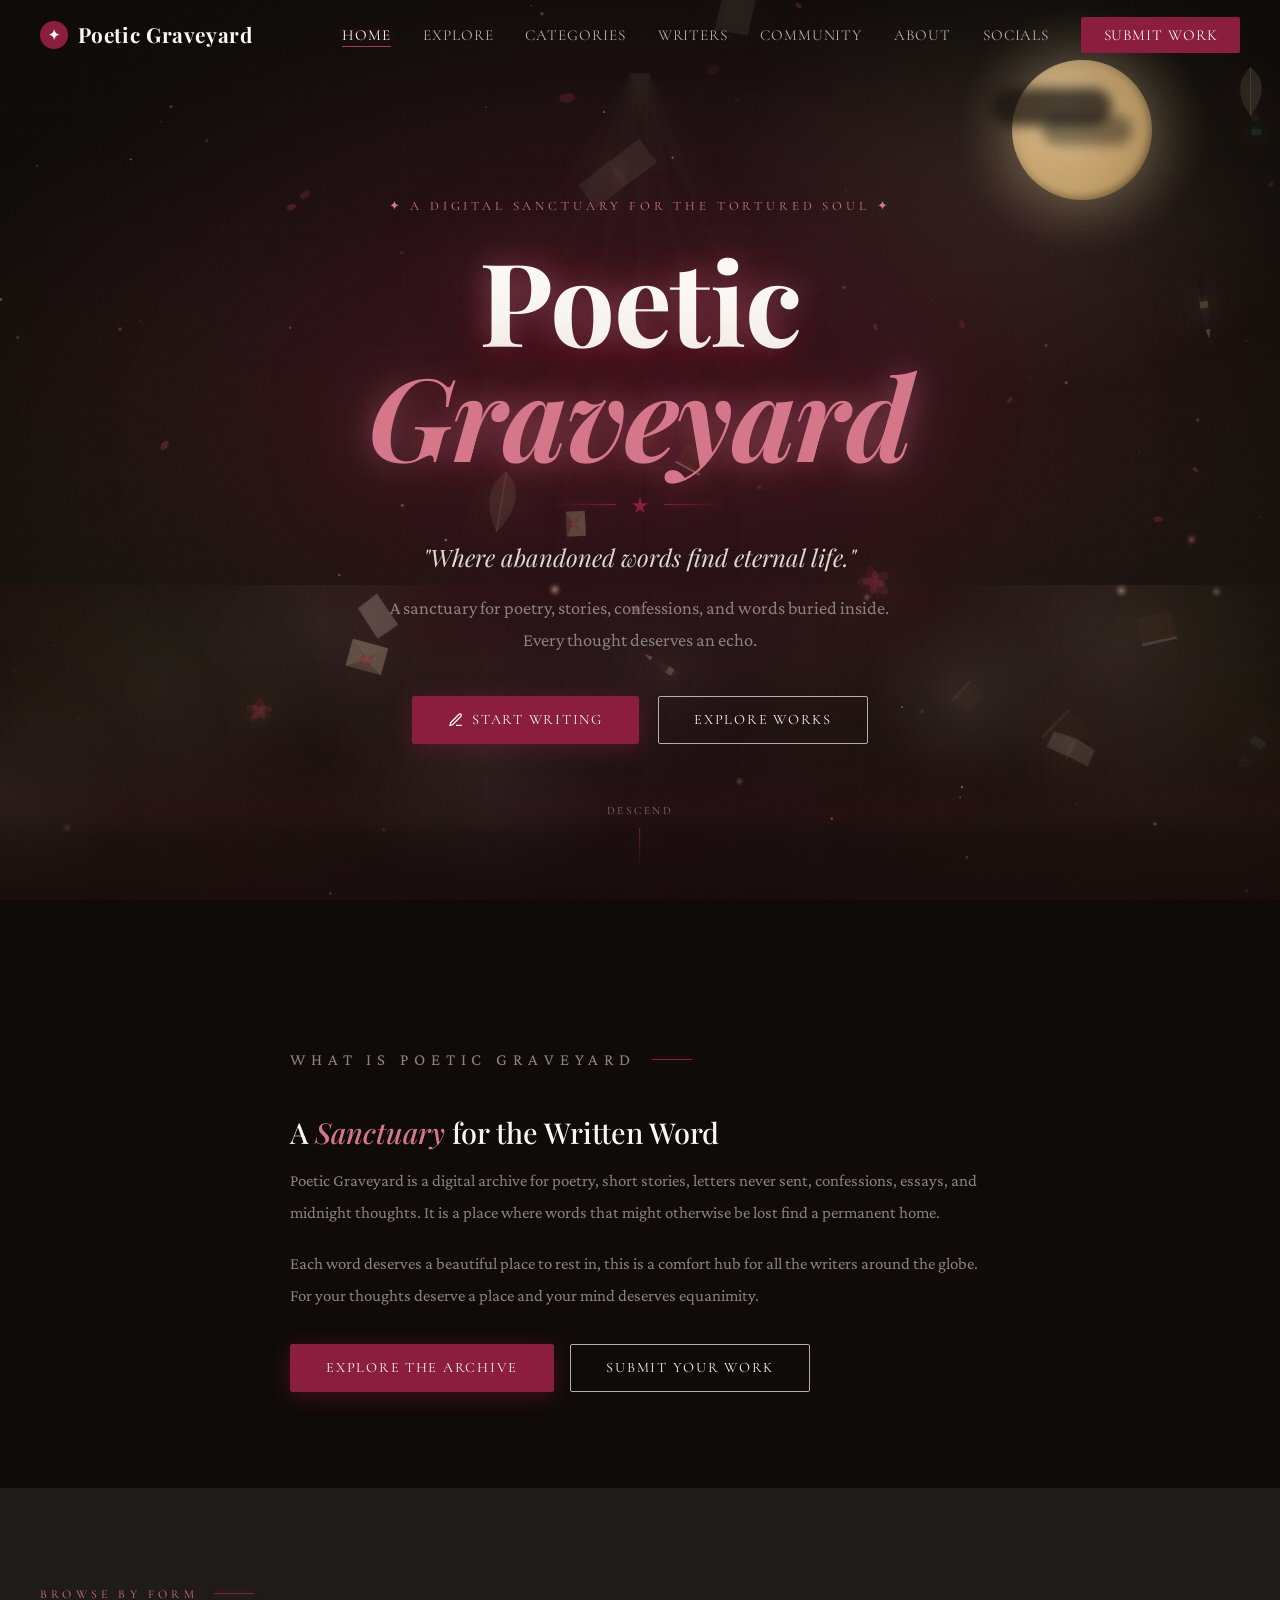
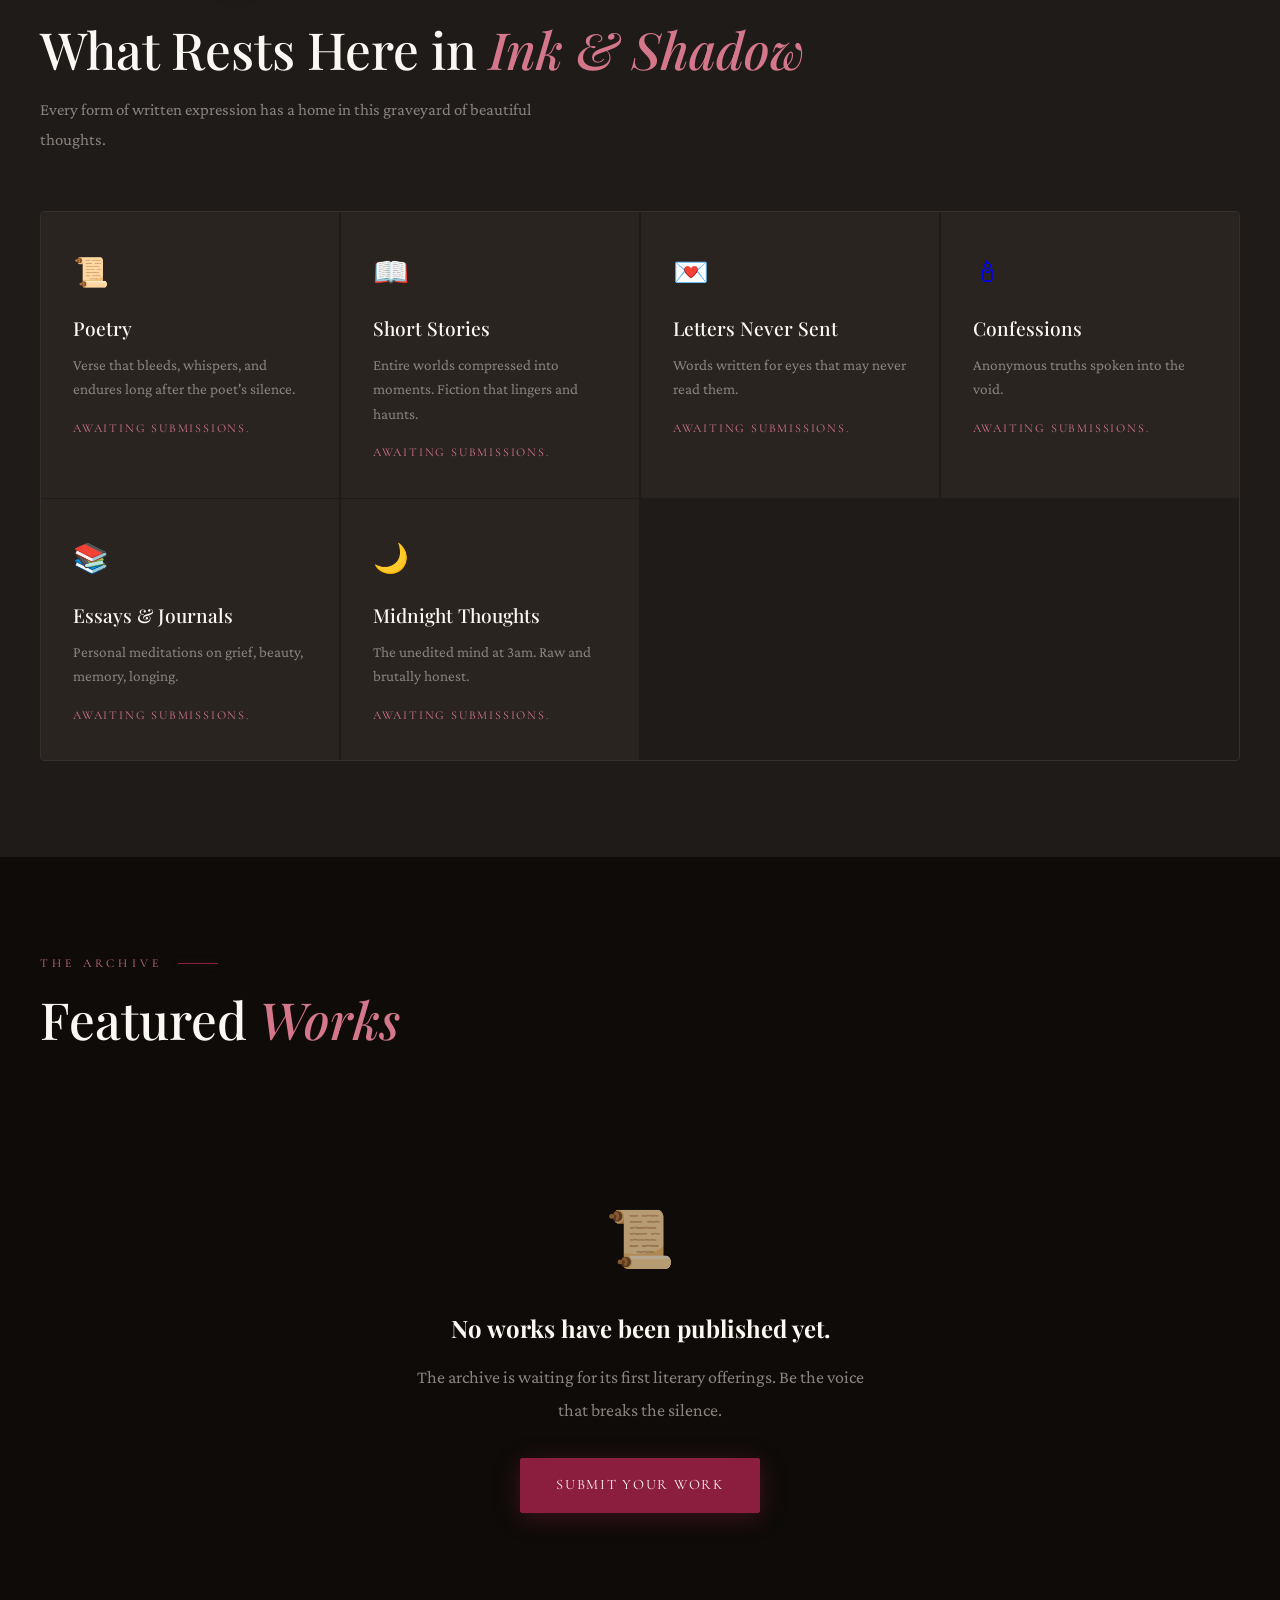
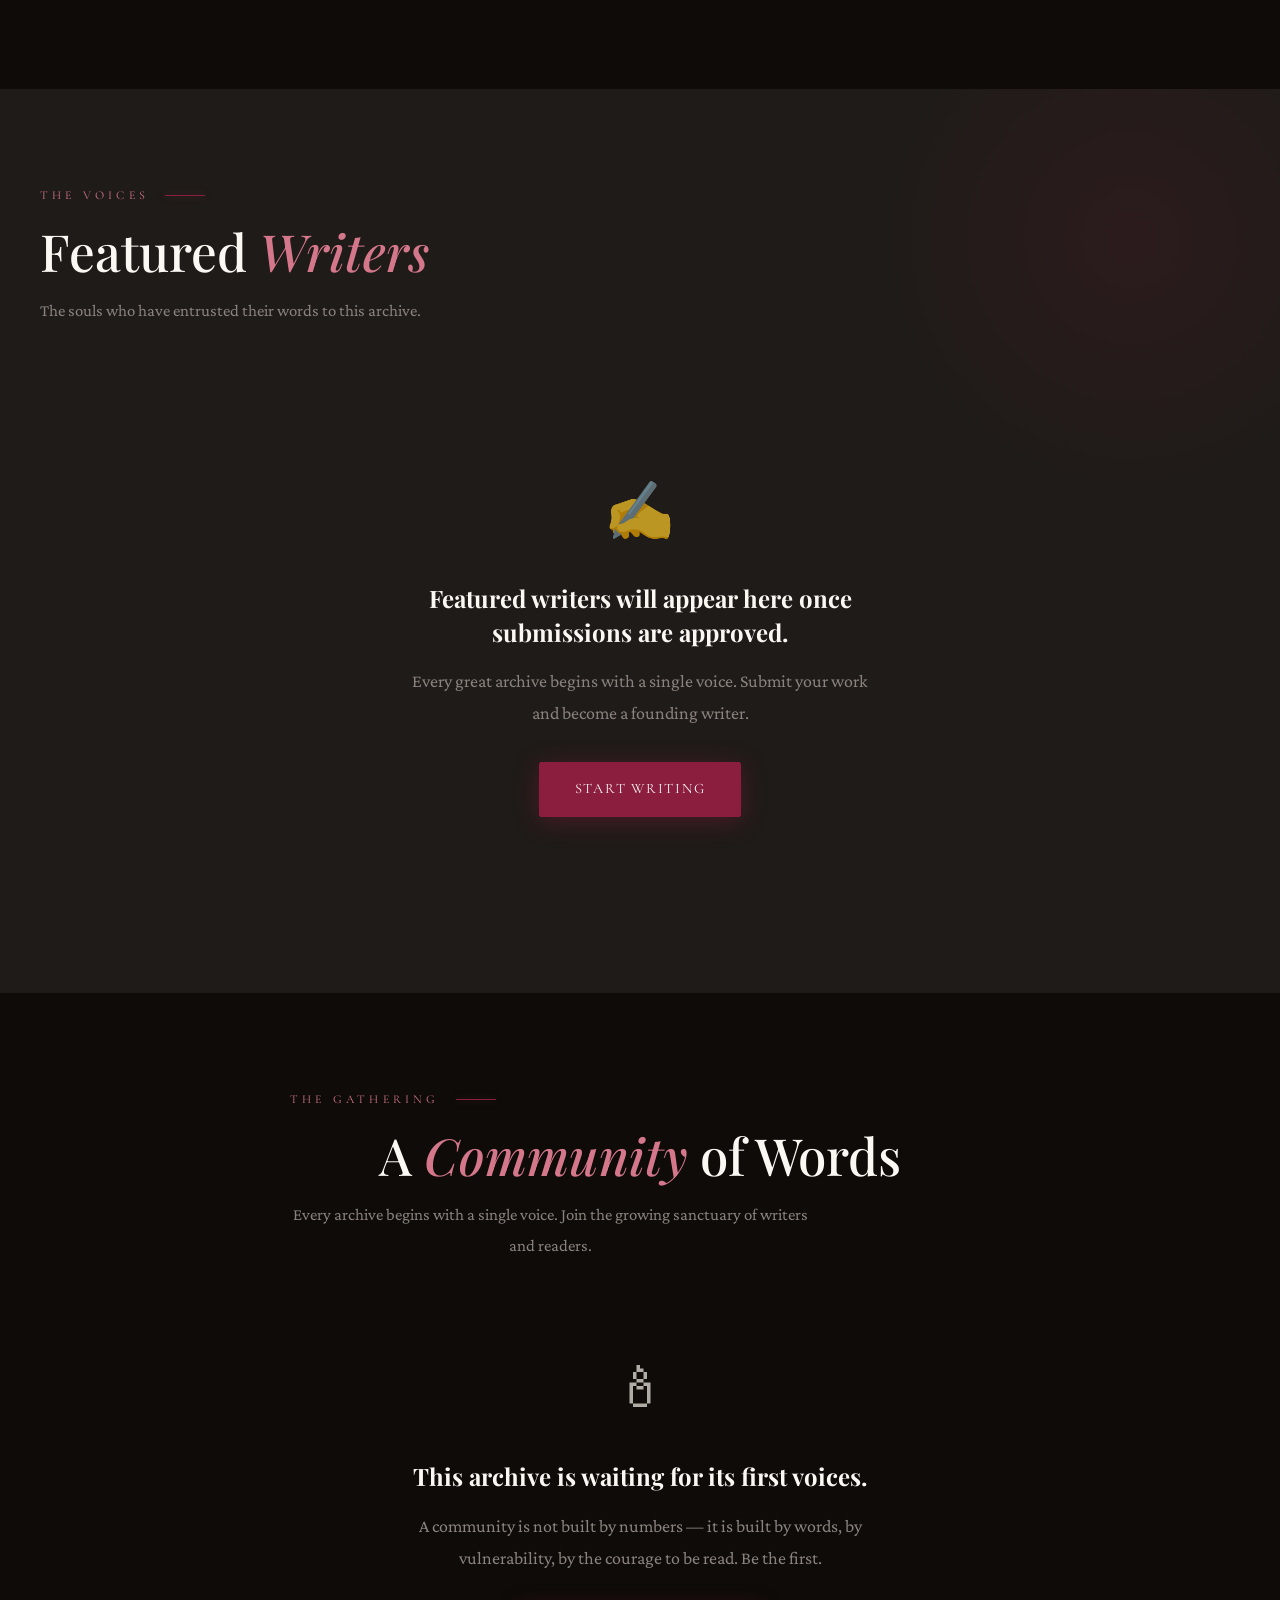
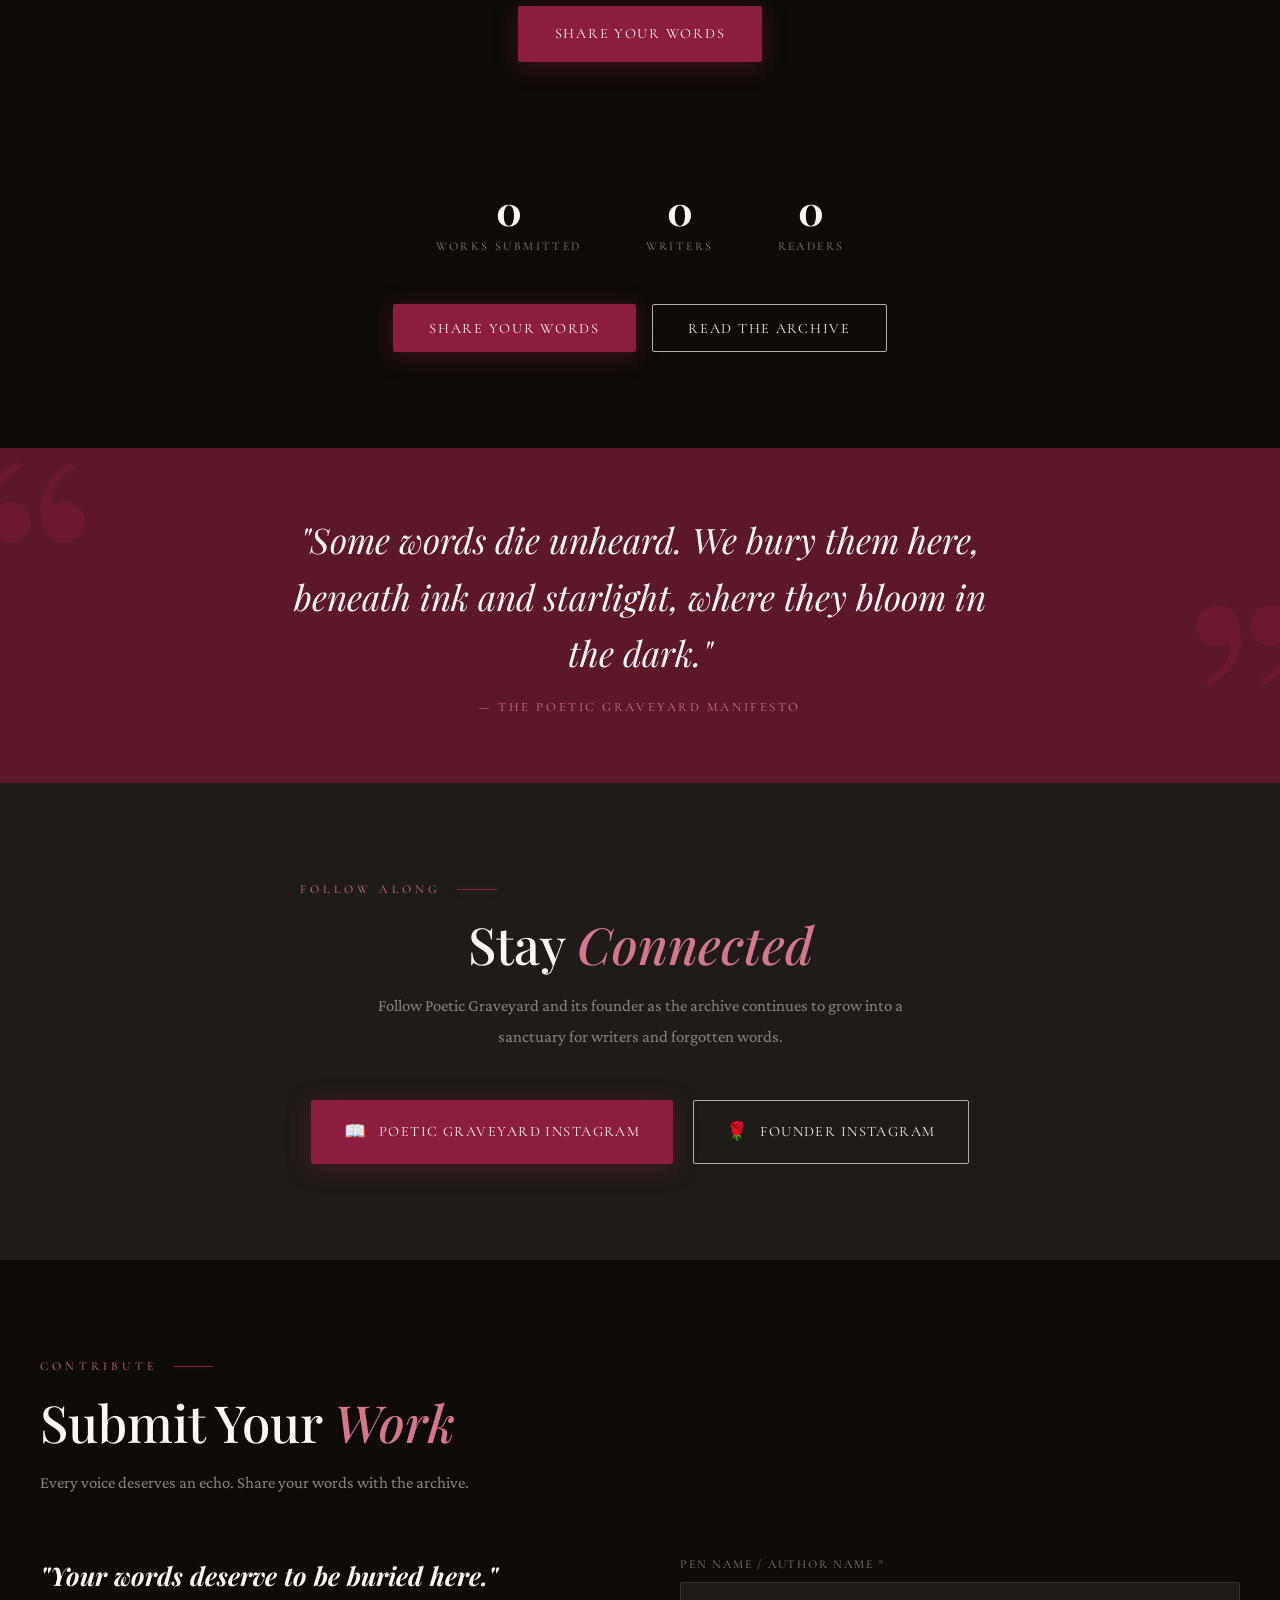
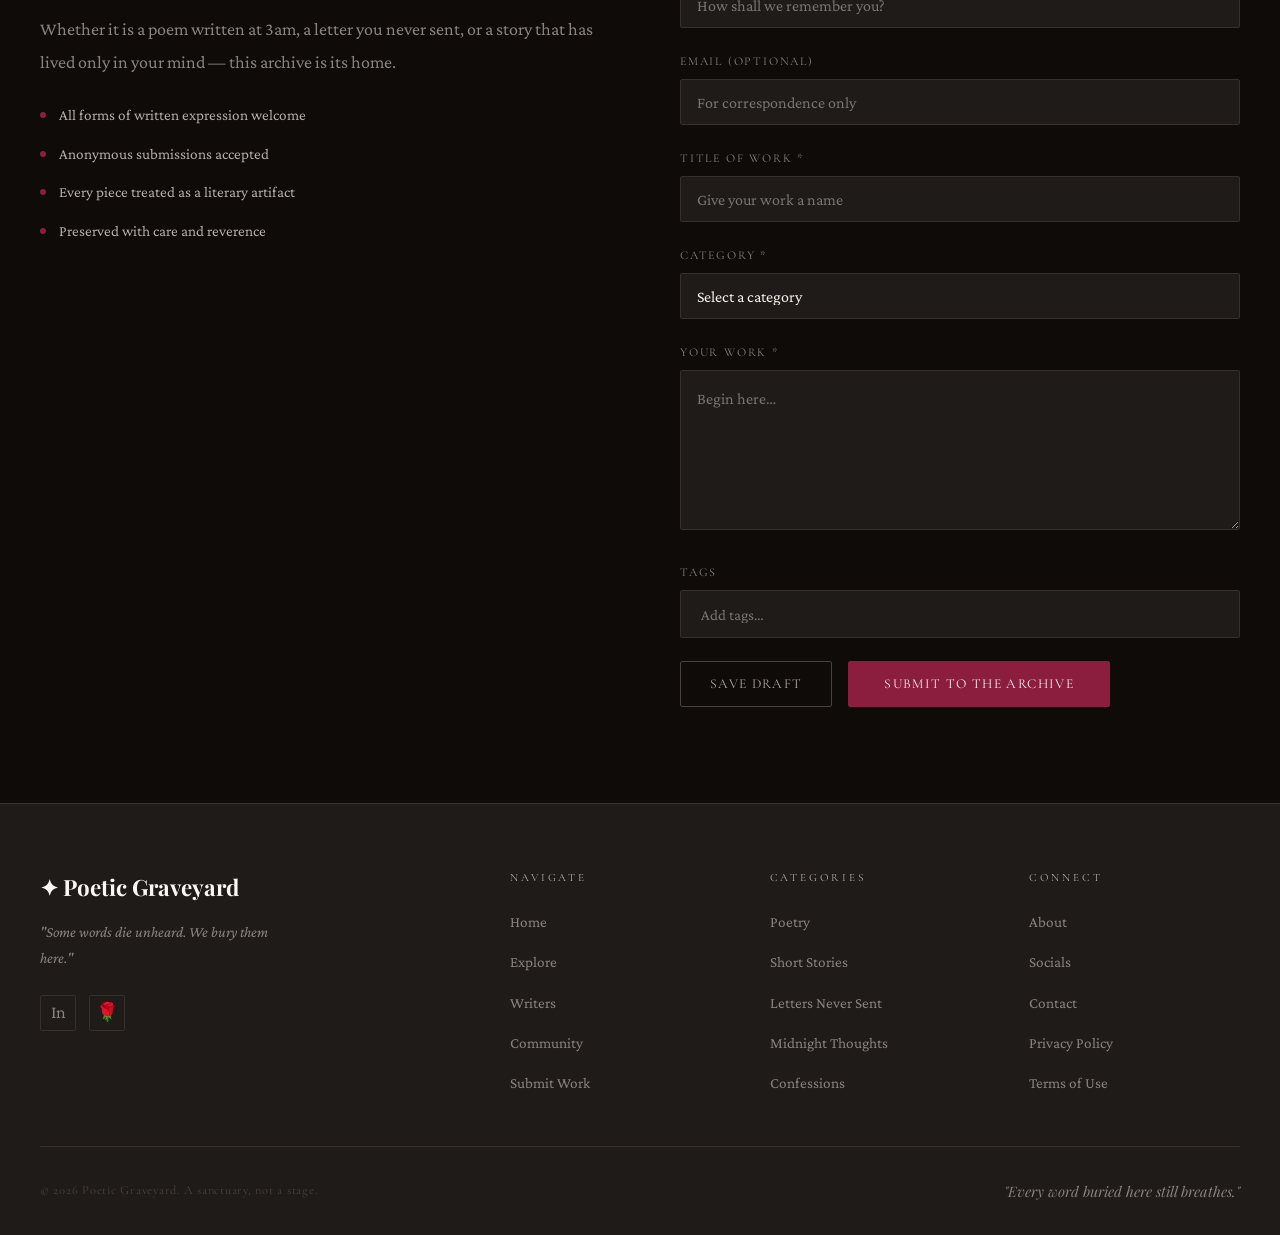
==== commit fd99b4b5: "Revise title and hero section text Updated title and hero content to reflect a change in wording and" ====
--- a/index.html
+++ b/index.html
@@ -4,7 +4,7 @@
   <meta charset="UTF-8">
   <meta name="viewport" content="width=device-width, initial-scale=1.0">
   <meta name="description" content="Poetic Graveyard — A sanctuary for poetry, stories, confessions, and words left unsaid.">
-  <title>Poetic Graveyard — Where Abandoned Thoughts Find Eternal Life</title>
+  <title>Poetic Graveyard — Where Abandoned words Find Eternal Life</title>
   <link rel="preconnect" href="https://fonts.googleapis.com">
   <link rel="preconnect" href="https://fonts.gstatic.com" crossorigin>
   <link href="https://fonts.googleapis.com/css2?family=Cormorant+Garamond:ital,wght@0,300;0,400;0,500;0,600;1,300;1,400;1,500&family=Playfair+Display:ital,wght@0,400;0,500;0,700;1,400;1,700&family=Crimson+Pro:ital,wght@0,300;0,400;1,300;1,400&display=swap" rel="stylesheet">
@@ -74,11 +74,11 @@
     <p class="quote-popup-attr" id="quoteAttr"></p>
   </div>
   <div class="hero-content">
-    <p class="hero-eyebrow">✦ A Digital Sanctuary for the Written Soul ✦</p>
+    <p class="hero-eyebrow">✦ A Digital Sanctuary for the Tortured Soul ✦</p>
     <h1 class="hero-title">Poetic<br><em>Graveyard</em></h1>
     <div class="hero-divider"><span></span><svg width="16" height="16" viewBox="0 0 16 16" fill="currentColor"><path d="M8 0L9.8 6.2H16L10.9 10L12.7 16L8 12.2L3.3 16L5.1 10L0 6.2H6.2L8 0Z"/></svg><span></span></div>
-    <p class="hero-subtitle">"Where abandoned thoughts find eternal life."</p>
-    <p class="hero-desc">A sanctuary for poetry, stories, confessions, and words left unsaid. Every voice deserves an echo.</p>
+    <p class="hero-subtitle">"Where abandoned words find eternal life."</p>
+    <p class="hero-desc">A sanctuary for poetry, stories, confessions, and words buried inside. Every thought deserves an echo.</p>
     <div class="hero-buttons">
       <button class="btn-primary" onclick="scrollToSection('submit')">
         <svg width="16" height="16" viewBox="0 0 24 24" fill="none" stroke="currentColor" stroke-width="2"><path d="M12 20h9M16.5 3.5a2.121 2.121 0 013 3L7 19l-4 1 1-4L16.5 3.5z"/></svg>
@@ -99,7 +99,7 @@
       <p class="section-label">What is Poetic Graveyard</p>
       <h2 class="section-title">A <em>Sanctuary</em> for the Written Word</h2>
       <p>Poetic Graveyard is a digital archive for poetry, short stories, letters never sent, confessions, essays, and midnight thoughts. It is a place where words that might otherwise be lost find a permanent home.</p>
-      <p>Every piece is treated as a literary artifact — preserved with care, presented with reverence, and made available for those who seek beauty in the written word.</p>
+      <p>Each word deserves a beautiful place to rest in, this is a comfort hub for all the writers around the globe. For your thoughts deserve a place and your mind deserves equanimity.</p>
       <div style="margin-top: 2rem; display: flex; gap: 1rem; flex-wrap: wrap;">
         <button class="btn-primary" onclick="scrollToSection('explore')">Explore the Archive</button>
         <button class="btn-ghost" onclick="scrollToSection('submit')">Submit Your Work</button>
--- a/styles.css
+++ b/styles.css
@@ -281,25 +281,25 @@
 .work-card-excerpt::before { content: '\201C'; font-size: 3rem; color: var(--burgundy); opacity: 0.4; position: absolute; top: -0.8rem; left: -0.5rem; font-family: var(--display); line-height: 1; }
 .work-card-footer { display: flex; align-items: center; justify-content: space-between; padding-top: 1rem; border-top: 1px solid var(--charcoal-light); position: relative; z-index: 1; }
 .work-author { display: flex; align-items: center; gap: 0.6rem; }
-.work-avatar { width: 28px; height: 28px; border-radius: 50%; background: var(--burgundy-dark); display: flex; align-items: center; justify-content: center; font-family: var(--serif); font-size: 0.7rem; color: var(--rose-muted); flex-shrink: 0; }
+.work-avatar { width: 28px; height: 28px; border-radius: 50%; background: var(--burgundy-dark); display: flex; align-items: center; justify-content: center; font-family: var(--serif); font-size: 0.65rem; color: var(--cream); }
 .work-author-name { font-family: var(--serif); font-size: 0.85rem; color: var(--dust); }
 .work-meta { display: flex; align-items: center; gap: 1rem; }
 .work-time { font-family: var(--serif); font-size: 0.75rem; color: var(--smoke); letter-spacing: 0.05em; }
 .work-actions { display: flex; gap: 0.6rem; }
-.action-btn { background: none; border: none; cursor: pointer; color: var(--smoke); font-size: 0.8rem; display: flex; align-items: center; gap: 0.3rem; transition: color 0.3s; font-family: var(--serif); padding: 0.2rem; }
+.action-btn { background: none; border: none; cursor: pointer; color: var(--smoke); font-size: 0.8rem; display: flex; align-items: center; gap: 0.3rem; transition: color 0.3s; font-family: var(--serif); }
 .action-btn:hover { color: var(--rose-muted); }
 .action-btn.liked { color: var(--crimson); }
 .action-btn svg { width: 14px; height: 14px; }
 
 /* ── 11. Featured Writers ── */
 .writers-section { background: var(--charcoal); position: relative; overflow: hidden; }
-.writers-section::before { content: ''; position: absolute; top: -100px; right: -100px; width: 500px; height: 500px; border-radius: 50%; background: radial-gradient(circle, rgba(139, 30, 63, 0.12), transparent 70%); pointer-events: none; }
+.writers-section::before { content: ''; position: absolute; top: -100px; right: -100px; width: 500px; height: 500px; border-radius: 50%; background: radial-gradient(circle, rgba(139, 30, 63, 0.12) 0%, transparent 70%); }
 .writers-grid { display: grid; grid-template-columns: repeat(auto-fit, minmax(220px, 1fr)); gap: 1.5rem; margin-top: 3.5rem; }
-.writer-card { background: var(--charcoal-mid); border: 1px solid var(--charcoal-light); border-radius: 3px; padding: 2rem 1.5rem; text-align: center; transition: all 0.35s; cursor: pointer; position: relative; overflow: hidden; }
-.writer-card::before { content: ''; position: absolute; bottom: 0; left: 0; right: 0; height: 2px; background: linear-gradient(to right, transparent, var(--burgundy), transparent); transform: scaleX(0); transition: transform 0.4s; }
+.writer-card { background: var(--charcoal-mid); border: 1px solid var(--charcoal-light); border-radius: 3px; padding: 2rem 1.5rem; text-align: center; transition: all 0.35s; cursor: pointer; position: relative; }
+.writer-card::before { content: ''; position: absolute; bottom: 0; left: 0; right: 0; height: 2px; background: linear-gradient(to right, transparent, var(--burgundy), transparent); transform: scaleX(0); transform-origin: center; transition: transform 0.4s; }
 .writer-card:hover { border-color: rgba(139, 30, 63, 0.5); transform: translateY(-5px); box-shadow: 0 15px 40px rgba(0, 0, 0, 0.35), 0 0 25px rgba(139, 30, 63, 0.08); }
 .writer-card:hover::before { transform: scaleX(1); }
-.writer-avatar { width: 70px; height: 70px; border-radius: 50%; margin: 0 auto 1.2rem; border: 2px solid var(--burgundy-dark); background: var(--charcoal-light); display: flex; align-items: center; justify-content: center; font-family: var(--display); font-size: 1.5rem; color: var(--rose-muted); transition: border-color 0.3s; }
+.writer-avatar { width: 70px; height: 70px; border-radius: 50%; margin: 0 auto 1.2rem; border: 2px solid var(--burgundy-dark); background: var(--charcoal-light); display: flex; align-items: center; justify-content: center; font-size: 1.8rem; transition: border-color 0.3s; }
 .writer-card:hover .writer-avatar { border-color: var(--burgundy-light); }
 .writer-name { font-family: var(--display); font-size: 1.1rem; font-weight: 500; color: var(--cream); margin-bottom: 0.3rem; }
 .writer-handle { font-family: var(--serif); font-size: 0.8rem; color: var(--rose-muted); letter-spacing: 0.05em; margin-bottom: 0.8rem; }
@@ -308,21 +308,21 @@
 .writer-stat { text-align: center; }
 .writer-stat-num { font-family: var(--display); font-size: 1.1rem; color: var(--cream); display: block; }
 .writer-stat-label { font-family: var(--serif); font-size: 0.65rem; letter-spacing: 0.12em; text-transform: uppercase; color: var(--smoke); }
-.follow-btn { margin-top: 1rem; width: 100%; padding: 0.55rem 1rem; background: transparent; border: 1px solid var(--smoke); border-radius: 2px; color: var(--dust); font-family: var(--serif); font-size: 0.75rem; letter-spacing: 0.12em; text-transform: uppercase; cursor: pointer; transition: all 0.3s; }
+.follow-btn { margin-top: 1rem; width: 100%; padding: 0.55rem 1rem; background: transparent; border: 1px solid var(--smoke); border-radius: 2px; color: var(--dust); font-family: var(--serif); font-size: 0.75rem; letter-spacing: 0.1em; text-transform: uppercase; cursor: pointer; transition: all 0.3s; }
 .follow-btn:hover { background: var(--burgundy); border-color: var(--burgundy); color: var(--cream); }
 .follow-btn.following { background: var(--burgundy-dark); border-color: var(--burgundy); color: var(--rose-muted); }
 
 /* ── 12. Search ── */
 .search-section { background: var(--charcoal); padding: 4rem 2rem; }
 .search-bar { max-width: 700px; margin: 2.5rem auto 0; position: relative; }
-.search-input { width: 100%; padding: 1.1rem 1.5rem 1.1rem 3.5rem; background: var(--charcoal-mid); border: 1px solid var(--charcoal-light); border-radius: 3px; color: var(--parchment); font-family: var(--body); font-size: 1.05rem; outline: none; transition: border-color 0.3s, box-shadow 0.3s; }
+.search-input { width: 100%; padding: 1.1rem 1.5rem 1.1rem 3.5rem; background: var(--charcoal-mid); border: 1px solid var(--charcoal-light); border-radius: 3px; color: var(--parchment); font-family: var(--body); font-size: 1rem; transition: border-color 0.3s; }
 .search-input:focus { border-color: var(--burgundy); box-shadow: 0 0 0 3px rgba(139, 30, 63, 0.2); }
 .search-input::placeholder { color: var(--smoke); }
 .search-icon { position: absolute; left: 1.1rem; top: 50%; transform: translateY(-50%); color: var(--ash); pointer-events: none; }
 .search-filters { display: flex; gap: 0.6rem; flex-wrap: wrap; margin-top: 1rem; justify-content: center; }
-.filter-pill { padding: 0.35rem 1rem; background: transparent; border: 1px solid var(--charcoal-light); border-radius: 100px; color: var(--ash); font-family: var(--serif); font-size: 0.78rem; letter-spacing: 0.08em; cursor: pointer; transition: all 0.3s; text-transform: uppercase; }
+.filter-pill { padding: 0.35rem 1rem; background: transparent; border: 1px solid var(--charcoal-light); border-radius: 100px; color: var(--ash); font-family: var(--serif); font-size: 0.78rem; letter-spacing: 0.1em; cursor: pointer; transition: all 0.3s; }
 .filter-pill:hover, .filter-pill.active { background: var(--burgundy-dark); border-color: var(--burgundy); color: var(--rose-muted); }
-.search-suggestions { display: none; position: absolute; top: calc(100% + 4px); left: 0; right: 0; background: var(--charcoal-mid); border: 1px solid var(--charcoal-light); border-radius: 3px; z-index: 50; overflow: hidden; }
+.search-suggestions { display: none; position: absolute; top: calc(100% + 4px); left: 0; right: 0; background: var(--charcoal-mid); border: 1px solid var(--charcoal-light); border-radius: 3px; z-index: 10; max-height: 300px; overflow-y: auto; }
 .search-suggestions.visible { display: block; }
 .suggestion-item { padding: 0.8rem 1.2rem; display: flex; align-items: center; gap: 0.8rem; cursor: pointer; transition: background 0.2s; border-bottom: 1px solid var(--charcoal-light); }
 .suggestion-item:last-child { border-bottom: none; }
@@ -350,14 +350,14 @@
 select option { background: var(--charcoal-mid); }
 .tags-input { display: flex; flex-wrap: wrap; gap: 0.4rem; padding: 0.65rem 0.85rem; background: var(--charcoal); border: 1px solid var(--charcoal-light); border-radius: 2px; min-height: 48px; cursor: text; transition: border-color 0.3s; }
 .tags-input:focus-within { border-color: var(--burgundy); }
-.tag { display: inline-flex; align-items: center; gap: 0.4rem; padding: 0.2rem 0.65rem; background: var(--burgundy-dark); border-radius: 2px; font-family: var(--serif); font-size: 0.78rem; color: var(--rose-muted); letter-spacing: 0.06em; }
+.tag { display: inline-flex; align-items: center; gap: 0.4rem; padding: 0.2rem 0.65rem; background: var(--burgundy-dark); border-radius: 2px; font-family: var(--serif); font-size: 0.78rem; color: var(--rose-muted); }
 .tag button { background: none; border: none; color: var(--rose-muted); cursor: pointer; line-height: 1; padding: 0; font-size: 0.9rem; opacity: 0.7; transition: opacity 0.2s; }
 .tag button:hover { opacity: 1; }
 .tags-input input { border: none; background: none; color: var(--parchment); font-family: var(--body); font-size: 0.95rem; outline: none; flex: 1; min-width: 80px; padding: 0.1rem 0; }
 .form-actions { display: flex; gap: 1rem; flex-wrap: wrap; margin-top: 0.5rem; }
 .btn-draft { padding: 0.85rem 1.8rem; background: transparent; border: 1px solid var(--smoke); border-radius: 2px; color: var(--dust); font-family: var(--serif); font-size: 0.85rem; letter-spacing: 0.1em; text-transform: uppercase; cursor: pointer; transition: all 0.3s; }
 .btn-draft:hover { border-color: var(--dust); color: var(--cream); }
-.btn-publish { padding: 0.85rem 2.2rem; background: var(--burgundy); border: 1px solid var(--burgundy); border-radius: 2px; color: var(--cream); font-family: var(--serif); font-size: 0.85rem; letter-spacing: 0.1em; text-transform: uppercase; cursor: pointer; transition: all 0.3s; flex: 1; }
+.btn-publish { padding: 0.85rem 2.2rem; background: var(--burgundy); border: 1px solid var(--burgundy); border-radius: 2px; color: var(--cream); font-family: var(--serif); font-size: 0.85rem; letter-spacing: 0.1em; text-transform: uppercase; cursor: pointer; transition: all 0.3s; }
 .btn-publish:hover { background: var(--burgundy-light); border-color: var(--burgundy-light); transform: translateY(-1px); box-shadow: 0 6px 20px rgba(139, 30, 63, 0.5); }
 
 /* ── 14. Submit Contact ── */
@@ -400,7 +400,7 @@
 }
 .quote-band::before { left: -2rem; }
 .quote-band::after { content: '\201D'; right: -2rem; top: auto; bottom: -5rem; }
-.quote-text { font-family: var(--display); font-size: clamp(1.4rem, 3.5vw, 2.2rem); font-style: italic; color: var(--cream); max-width: 700px; margin: 0 auto 1rem; position: relative; z-index: 1; line-height: 1.4; }
+.quote-text { font-family: var(--display); font-size: clamp(1.4rem, 3.5vw, 2.2rem); font-style: italic; color: var(--cream); max-width: 700px; margin: 0 auto 1rem; position: relative; z-index: 1; line-height: 1.6; }
 .quote-attr { font-family: var(--serif); font-size: 0.8rem; letter-spacing: 0.2em; text-transform: uppercase; color: var(--rose-muted); position: relative; z-index: 1; }
 
 /* ── 17. About Page ── */
@@ -424,7 +424,7 @@
 .footer-logo { font-family: var(--display); font-size: 1.4rem; font-weight: 700; color: var(--cream); margin-bottom: 0.8rem; }
 .footer-tagline { font-family: var(--body); font-style: italic; color: var(--ash); font-size: 0.95rem; line-height: 1.7; margin-bottom: 1.5rem; max-width: 260px; }
 .social-links { display: flex; gap: 0.8rem; flex-wrap: wrap; }
-.social-link { width: 36px; height: 36px; border: 1px solid var(--charcoal-light); border-radius: 2px; display: flex; align-items: center; justify-content: center; color: var(--ash); text-decoration: none; font-size: 0.8rem; font-family: var(--serif); transition: all 0.3s; }
+.social-link { width: 36px; height: 36px; border: 1px solid var(--charcoal-light); border-radius: 2px; display: flex; align-items: center; justify-content: center; color: var(--ash); text-decoration: none; transition: all 0.3s; }
 .social-link:hover { border-color: var(--burgundy); color: var(--rose-muted); background: var(--burgundy-dark); }
 .footer-col-title { font-family: var(--serif); font-size: 0.7rem; letter-spacing: 0.25em; text-transform: uppercase; color: var(--dust); margin-bottom: 1.2rem; }
 .footer-links { list-style: none; display: flex; flex-direction: column; gap: 0.6rem; }
@@ -435,7 +435,7 @@
 .footer-epitaph { font-family: var(--display); font-style: italic; font-size: 0.9rem; color: var(--ash); text-align: right; }
 
 /* ── 20. Toast ── */
-.toast { position: fixed; bottom: 2rem; right: 2rem; background: var(--charcoal-mid); border: 1px solid var(--burgundy); border-radius: 3px; padding: 0.8rem 1.4rem; color: var(--parchment); font-family: var(--body); font-size: 0.9rem; z-index: 200; opacity: 0; transform: translateY(10px); transition: all 0.3s; pointer-events: none; }
+.toast { position: fixed; bottom: 2rem; right: 2rem; background: var(--charcoal-mid); border: 1px solid var(--burgundy); border-radius: 3px; padding: 0.8rem 1.4rem; color: var(--parchment); font-family: var(--body); font-size: 0.9rem; opacity: 0; transform: translateY(100px); transition: opacity 0.4s, transform 0.4s; z-index: 200; }
 .toast.show { opacity: 1; transform: translateY(0); }
 
 /* ── 21. Mobile Menu ── */
@@ -471,18 +471,18 @@
 /* ── 23. Grain Overlay ── */
 .hero-grain {
   position: absolute; inset: 0; pointer-events: none; z-index: 1; opacity: 0.045;
-  background-image: url("data:image/svg+xml,%3Csvg viewBox='0 0 256 256' xmlns='http://www.w3.org/2000/svg'%3E%3Cfilter id='noise'%3E%3CfeTurbulence type='fractalNoise' baseFrequency='0.9' numOctaves='4' stitchTiles='stitch'/%3E%3C/filter%3E%3Crect width='100%25' height='100%25' filter='url(%23noise)' opacity='1'/%3E%3C/svg%3E");
+  background-image: url("data:image/svg+xml,%3Csvg viewBox='0 0 256 256' xmlns='http://www.w3.org/2000/svg'%3E%3Cfilter id='noise'%3E%3CfeTurbulence type='fractalNoise' baseFrequency='0.9' numOctaves='4'/%3E%3C/filter%3E%3Crect width='256' height='256' fill='%23000' filter='url(%23noise)'/%3E%3C/svg%3E");
   background-size: 200px 200px; animation: grainShift 0.5s steps(1) infinite;
 }
-@keyframes grainShift { 0% { background-position: 0 0; } 20% { background-position: -30px 15px; } 40% { background-position: 15px -20px; } 60% { background-position: -10px 30px; } 80% { background-position: 25px -10px; } 100% { background-position: 0 0; } }
+@keyframes grainShift { 0% { background-position: 0 0; } 20% { background-position: -30px 15px; } 40% { background-position: 15px -20px; } 60% { background-position: -10px 30px; } 80% { background-position: 25px -10px; } 100% { background-position: -30px 15px; } }
 
 /* ── 24. Vignette ── */
 .hero-vignette { position: absolute; inset: 0; pointer-events: none; z-index: 3; background: radial-gradient(ellipse 90% 90% at 50% 50%, transparent 45%, rgba(5,3,2,0.4) 100%); }
 
 /* ── 25. Moon ── */
 .hero-moon-layer { position: absolute; top: 60px; right: 10%; width: 140px; height: 140px; z-index: 2; pointer-events: none; }
-.moon-glow { position: absolute; inset: -55px; border-radius: 50%; background: radial-gradient(circle, rgba(230, 211, 163, 0.22) 0%, rgba(212, 176, 122, 0.09) 40%, transparent 70%); animation: moonPulse 6s ease-in-out infinite; }
-.moon-body { position: absolute; inset: 0; border-radius: 50%; background: radial-gradient(circle at 38% 38%, #E6D3A3 0%, #D4B07A 40%, #B8965A 100%); box-shadow: 0 0 60px rgba(230, 211, 163, 0.4), 0 0 120px rgba(230, 211, 163, 0.15), inset -8px -8px 20px rgba(0,0,0,0.3); opacity: 0.92; }
+.moon-glow { position: absolute; inset: -55px; border-radius: 50%; background: radial-gradient(circle, rgba(230, 211, 163, 0.22) 0%, rgba(212, 176, 122, 0.09) 40%, transparent 70%); animation: moonPulse 8s ease-in-out infinite; }
+.moon-body { position: absolute; inset: 0; border-radius: 50%; background: radial-gradient(circle at 38% 38%, #E6D3A3 0%, #D4B07A 40%, #B8965A 100%); box-shadow: 0 0 60px rgba(230, 211, 163, 0.4), inset -2px -2px 8px rgba(0, 0, 0, 0.4), inset 2px 2px 4px rgba(255, 255, 255, 0.2); }
 .moon-cloud { position: absolute; border-radius: 80px; background: rgba(22, 17, 14, 0.72); filter: blur(6px); }
 .moon-cloud-1 { width: 120px; height: 38px; top: 28px; left: -20px; animation: cloudDrift1 18s linear infinite; }
 .moon-cloud-2 { width: 90px; height: 30px; top: 55px; left: 30px; opacity: 0.6; animation: cloudDrift2 24s linear infinite; }
@@ -490,22 +490,11 @@
 @keyframes cloudDrift1 { 0% { transform: translateX(0); } 50% { transform: translateX(60px); } 100% { transform: translateX(0); } }
 @keyframes cloudDrift2 { 0% { transform: translateX(20px); } 50% { transform: translateX(-30px); } 100% { transform: translateX(20px); } }
 
-/* ── 26. Candles ── */
-.candle { position: absolute; bottom: 60px; z-index: 2; pointer-events: none; }
-.candle-left { left: 3%; }
-.candle-right { right: 3%; }
-.candle-body { width: 8px; height: 48px; background: linear-gradient(to bottom, #d4c8a8, #b0a070, #8a7a50); border-radius: 3px; margin: 0 auto; position: relative; box-shadow: 0 2px 8px rgba(0,0,0,0.5); }
-.candle-flame { width: 10px; height: 18px; margin: 0 auto -2px; position: relative; border-radius: 50% 50% 30% 30%; background: radial-gradient(ellipse at 50% 70%, #fff8e0, #ffcc44 40%, #ff8800 80%, transparent); animation: flameDance 1.8s ease-in-out infinite; filter: blur(0.5px); }
-.flame-inner { position: absolute; inset: 3px 3px 0; border-radius: 50% 50% 30% 30%; background: radial-gradient(ellipse at 50% 80%, #fff, #fff8c0 60%, transparent); opacity: 0.8; animation: flameDance 1.2s ease-in-out infinite reverse; }
-.candle-glow { position: absolute; top: -30px; left: 50%; transform: translateX(-50%); width: 60px; height: 60px; border-radius: 50%; background: radial-gradient(circle, rgba(255,200,80,0.18) 0%, transparent 70%); animation: glowPulse 1.8s ease-in-out infinite; pointer-events: none; }
-@keyframes flameDance { 0%,100% { transform: scaleX(1) scaleY(1) rotate(-1deg); } 25% { transform: scaleX(0.88) scaleY(1.08) rotate(2deg); } 50% { transform: scaleX(1.08) scaleY(0.94) rotate(-2deg); } 75% { transform: scaleX(0.94) scaleY(1.05) rotate(1deg); } }
-@keyframes glowPulse { 0%,100% { opacity: 0.7; transform: translateX(-50%) scale(1); } 50% { opacity: 1; transform: translateX(-50%) scale(1.2); } }
-
-/* ── 27. Fog Canvas ── */
+/* ── 26. Fog Canvas ── */
 #fog-canvas { position: absolute; bottom: 0; left: 0; right: 0; height: 35%; pointer-events: none; z-index: 2; }
 
-/* ── 28. Quote Popup ── */
-.quote-popup { position: absolute; top: 50%; left: 50%; transform: translate(-50%, -50%) scale(0.85); background: rgba(24, 18, 15, 0.97); border: 1px solid rgba(139, 30, 63, 0.5); border-radius: 4px; padding: 2.5rem; max-width: 420px; width: 90%; z-index: 20; text-align: center; opacity: 0; pointer-events: none; transition: opacity 0.4s, transform 0.4s; box-shadow: 0 20px 60px rgba(0,0,0,0.7), 0 0 50px rgba(139,30,63,0.2); }
+/* ── 27. Quote Popup ── */
+.quote-popup { position: absolute; top: 50%; left: 50%; transform: translate(-50%, -50%) scale(0.85); background: rgba(24, 18, 15, 0.97); border: 1px solid rgba(139, 30, 63, 0.5); border-radius: 4px; padding: 2.5rem; z-index: 300; opacity: 0; pointer-events: none; transition: opacity 0.3s, transform 0.3s; max-width: 400px; text-align: center; }
 .quote-popup.visible { opacity: 1; pointer-events: all; transform: translate(-50%, -50%) scale(1); }
 .quote-popup-close { position: absolute; top: 1rem; right: 1rem; background: none; border: none; color: var(--ash); cursor: pointer; font-size: 0.9rem; transition: color 0.2s; line-height: 1; }
 .quote-popup-close:hover { color: var(--cream); }
@@ -513,18 +502,18 @@
 .quote-popup-text { font-family: var(--display); font-size: 1.05rem; font-style: italic; color: var(--cream); line-height: 1.7; margin-bottom: 0.8rem; }
 .quote-popup-attr { font-family: var(--serif); font-size: 0.78rem; letter-spacing: 0.12em; text-transform: uppercase; color: var(--rose-muted); }
 
-/* ── 29. Title Glow ── */
-.hero-title { text-shadow: 0 0 30px rgba(212, 119, 138, 0.35), 0 0 60px rgba(196, 103, 122, 0.4), 0 0 100px rgba(139, 30, 63, 0.5), 0 0 180px rgba(139, 30, 63, 0.2), 0 0 280px rgba(107, 30, 46, 0.08); }
+/* ── 28. Title Glow ── */
+.hero-title { text-shadow: 0 0 30px rgba(212, 119, 138, 0.35), 0 0 60px rgba(196, 103, 122, 0.4), 0 0 100px rgba(139, 30, 63, 0.5), 0 0 180px rgba(139, 30, 63, 0.2), 0 0 280px rgba(107, 30, 46, 0.15); }
 @keyframes titleBreathe {
-  0%, 100% { transform: scale(1); text-shadow: 0 0 30px rgba(212, 119, 138, 0.35), 0 0 60px rgba(196, 103, 122, 0.4), 0 0 100px rgba(139, 30, 63, 0.5), 0 0 180px rgba(139, 30, 63, 0.2), 0 0 280px rgba(107, 30, 46, 0.08); }
-  50% { transform: scale(1.008); text-shadow: 0 0 40px rgba(212, 119, 138, 0.45), 0 0 80px rgba(196, 103, 122, 0.55), 0 0 130px rgba(139, 30, 63, 0.65), 0 0 220px rgba(139, 30, 63, 0.3), 0 0 340px rgba(107, 30, 46, 0.12); }
+  0%, 100% { transform: scale(1); text-shadow: 0 0 30px rgba(212, 119, 138, 0.35), 0 0 60px rgba(196, 103, 122, 0.4), 0 0 100px rgba(139, 30, 63, 0.5), 0 0 180px rgba(139, 30, 63, 0.2), 0 0 280px rgba(107, 30, 46, 0.15); }
+  50% { transform: scale(1.008); text-shadow: 0 0 40px rgba(212, 119, 138, 0.45), 0 0 80px rgba(196, 103, 122, 0.55), 0 0 130px rgba(139, 30, 63, 0.65), 0 0 220px rgba(139, 30, 63, 0.3), 0 0 340px rgba(107, 30, 46, 0.2); }
 }
 .hero-content { animation: contentFloat 8s ease-in-out 2s infinite; }
 
-/* ── 30. Burgundy Fog Overlay ── */
-.hero-fog-overlay { position: absolute; bottom: 0; left: 0; right: 0; height: 55%; background: linear-gradient(to top, rgba(139, 30, 63, 0.1) 0%, rgba(139, 30, 63, 0.04) 25%, transparent 55%); pointer-events: none; z-index: 1; }
-
-/* ── 31. Responsive ── */
+/* ── 29. Burgundy Fog Overlay ── */
+.hero-fog-overlay { position: absolute; bottom: 0; left: 0; right: 0; height: 55%; background: linear-gradient(to top, rgba(139, 30, 63, 0.1) 0%, rgba(139, 30, 63, 0.04) 25%, transparent 55%); pointer-events: none; z-index: 2; }
+
+/* ── 30. Responsive ── */
 @media (max-width: 900px) { .masonry-grid { columns: 2; } }
 @media (max-width: 880px) { .footer-grid { grid-template-columns: 1fr 1fr; } }
 @media (max-width: 820px) { .submit-grid { grid-template-columns: 1fr; gap: 3rem; } }
@@ -537,7 +526,6 @@
   .hero-title { animation: fadeUp 1.1s 0.5s forwards; }
   .hero-content { animation: none; }
   .hero-moon-layer { width: 80px; height: 80px; top: 80px; right: 5%; }
-  .candle { display: none; }
   .hero-grain { display: none; }
   .community-stats { gap: 2.5rem; }
   .page-header { min-height: 30vh; padding: 100px 1.2rem 40px; }
@@ -545,7 +533,7 @@
 @media (max-width: 580px) { .masonry-grid { columns: 1; } }
 @media (max-width: 520px) { .footer-grid { grid-template-columns: 1fr; } }
 
-/* ── 32. Socials Section ── */
+/* ── 31. Socials Section ── */
 .socials-section { background: var(--charcoal); }
 .socials-inner { max-width: 680px; margin: 0 auto; text-align: center; }
 .socials-desc {
@@ -576,7 +564,7 @@
 }
 .social-btn-icon { font-size: 1.1rem; }
 
-/* ── 33. Active Nav (scroll spy) ── */
+/* ── 32. Active Nav (scroll spy) ── */
 .nav-links a.active {
   color: var(--cream);
   text-shadow: 0 0 12px rgba(196, 103, 122, 0.6);
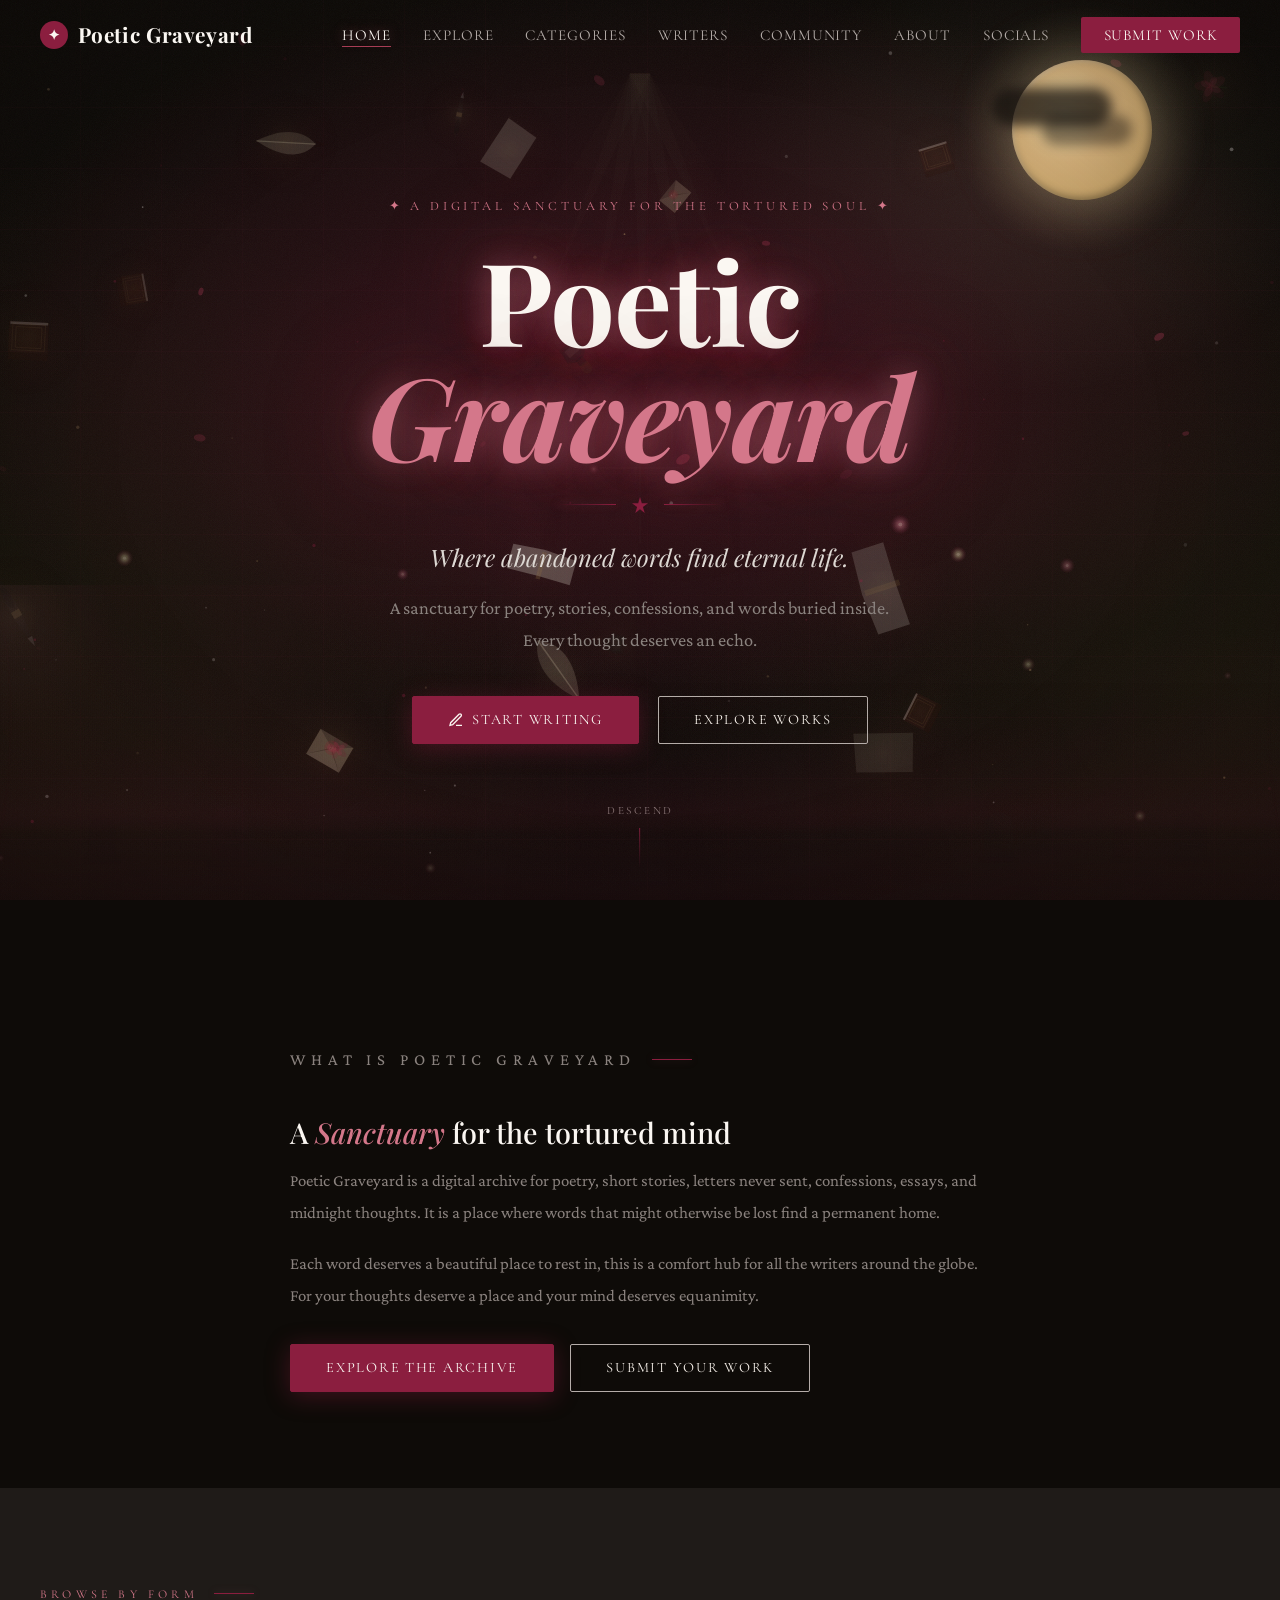
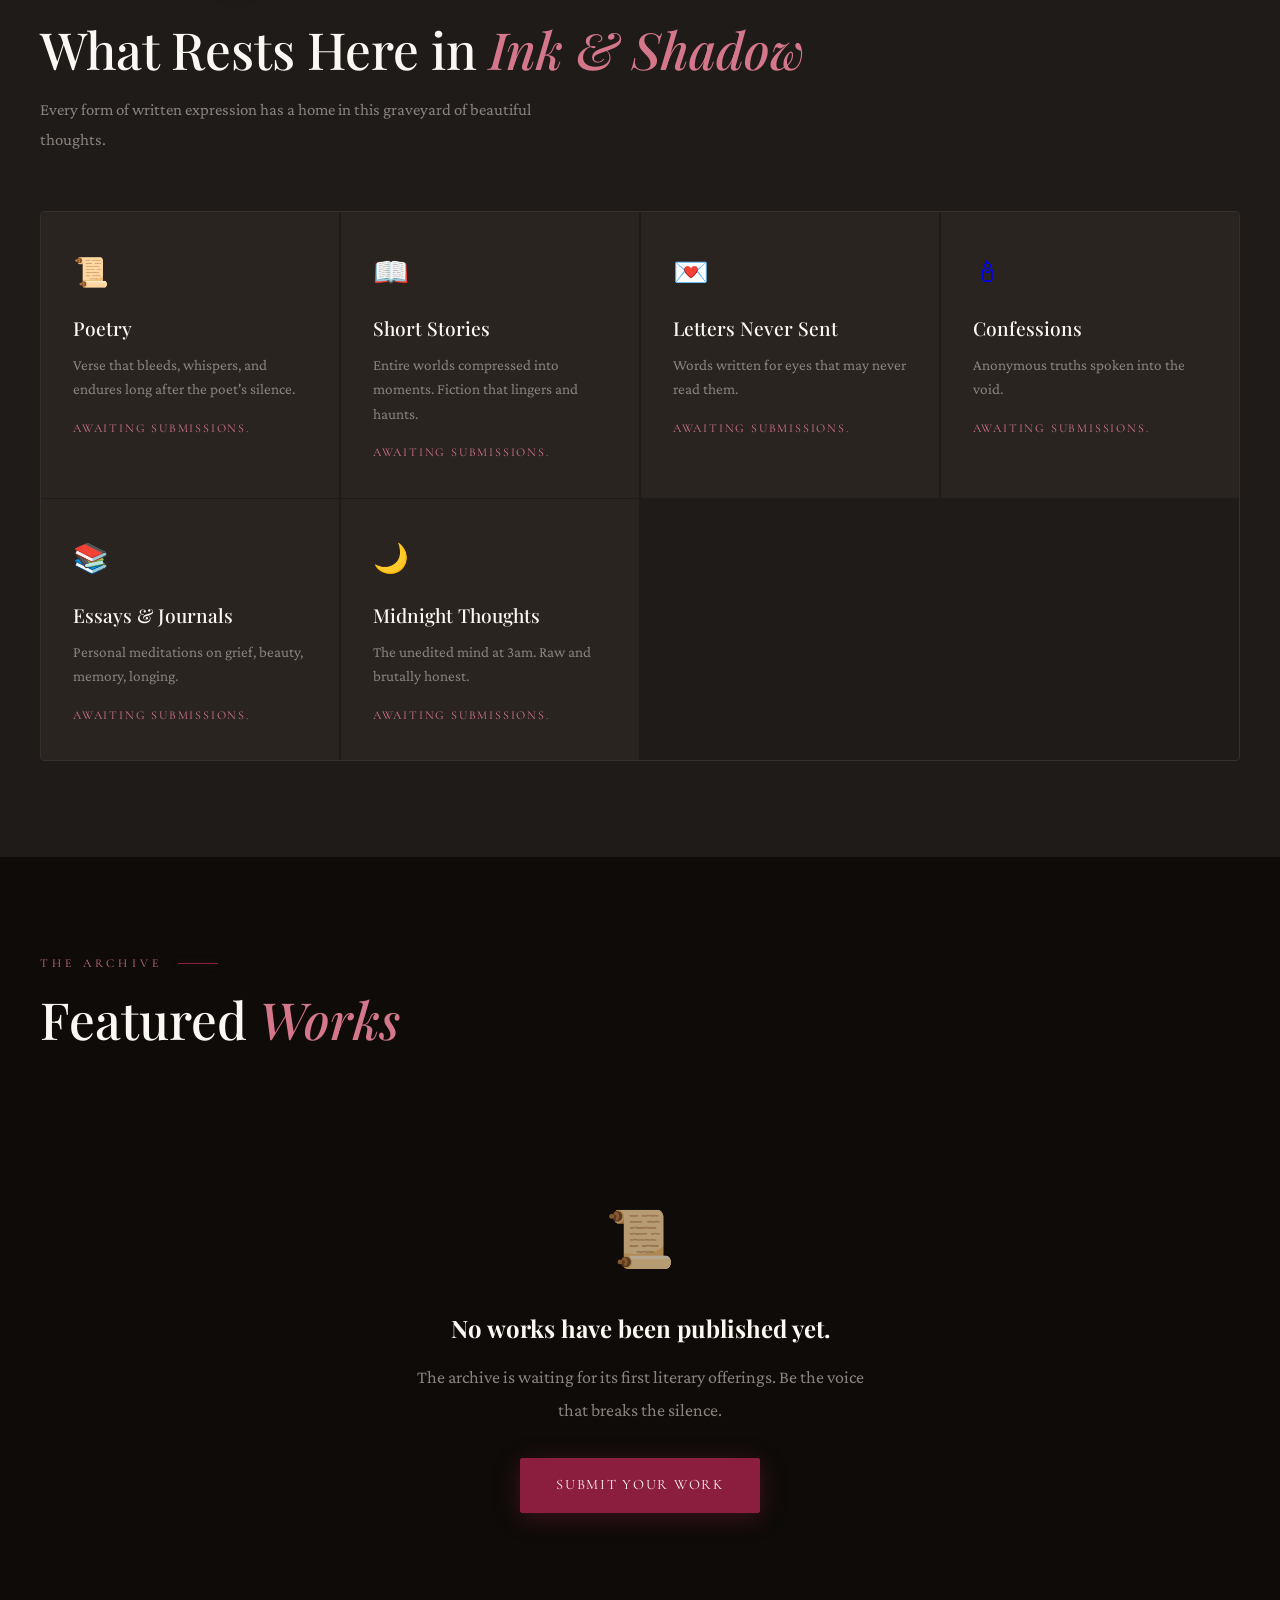
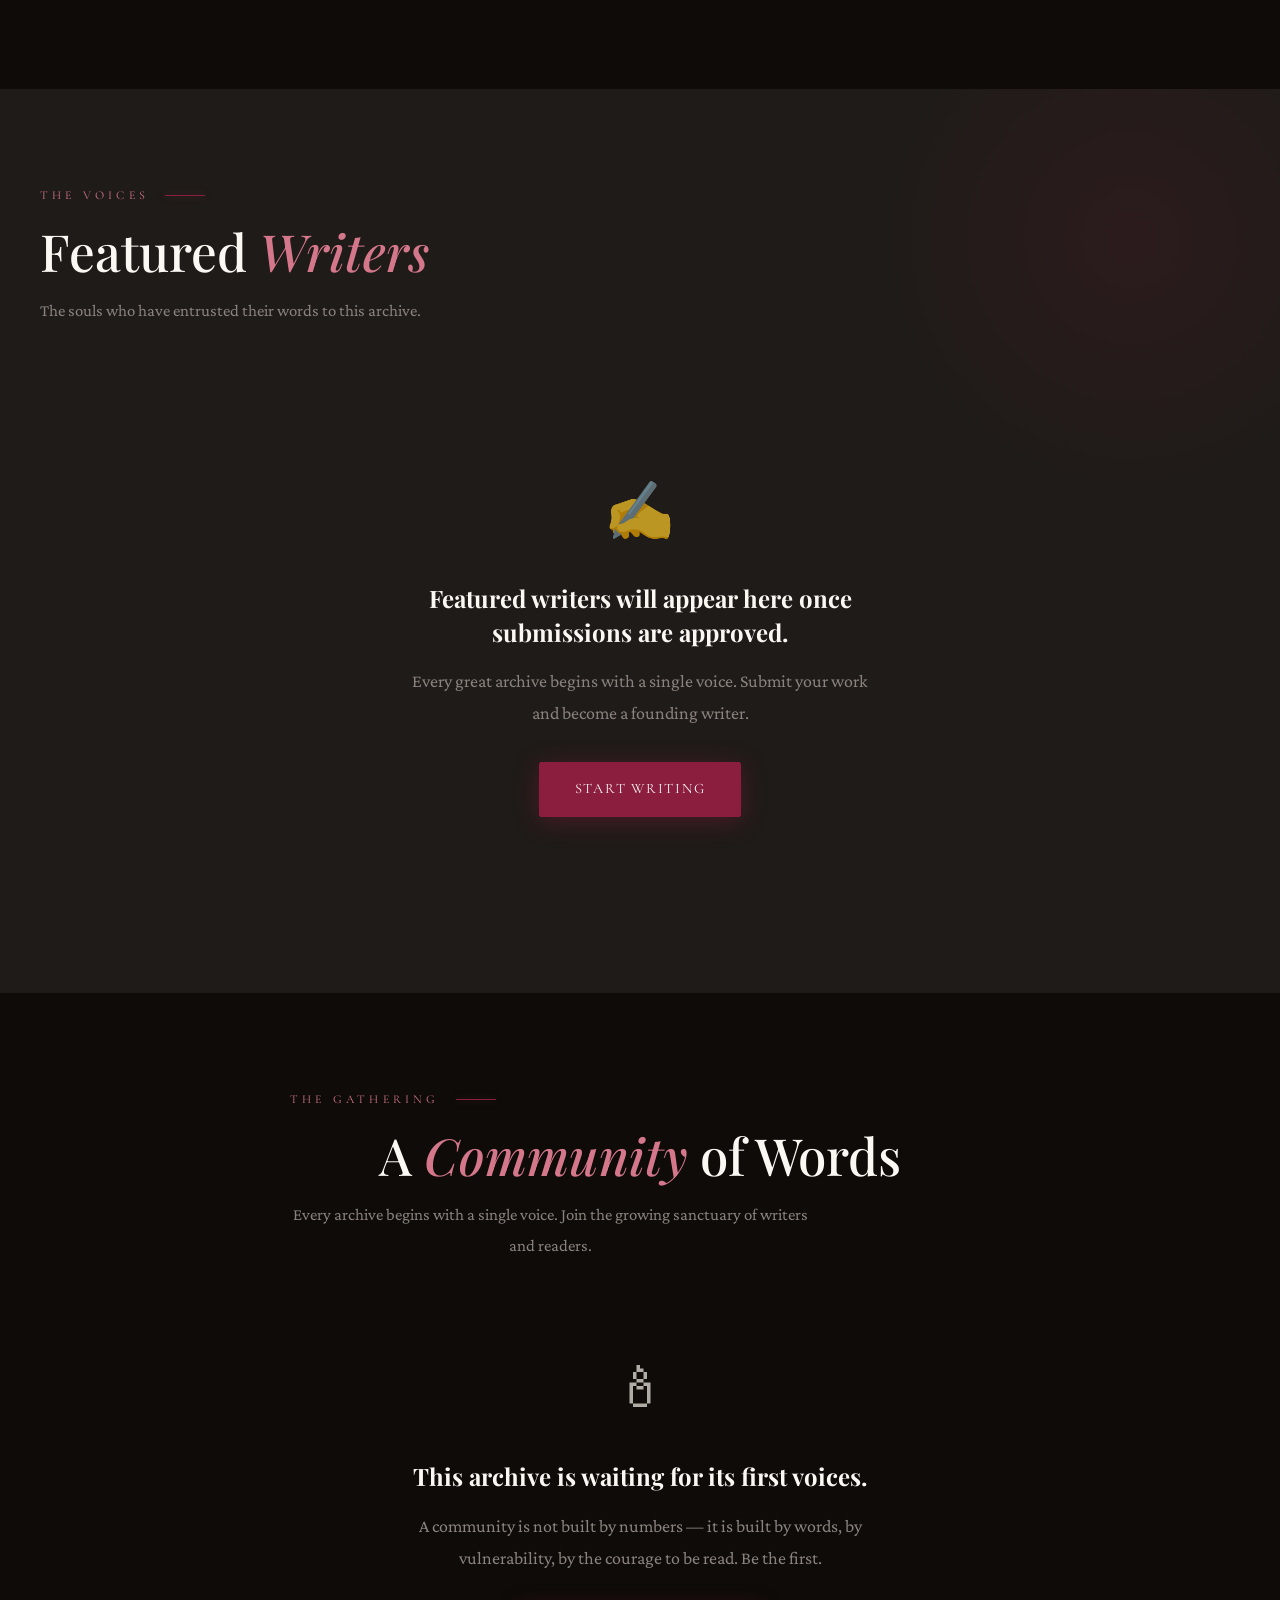
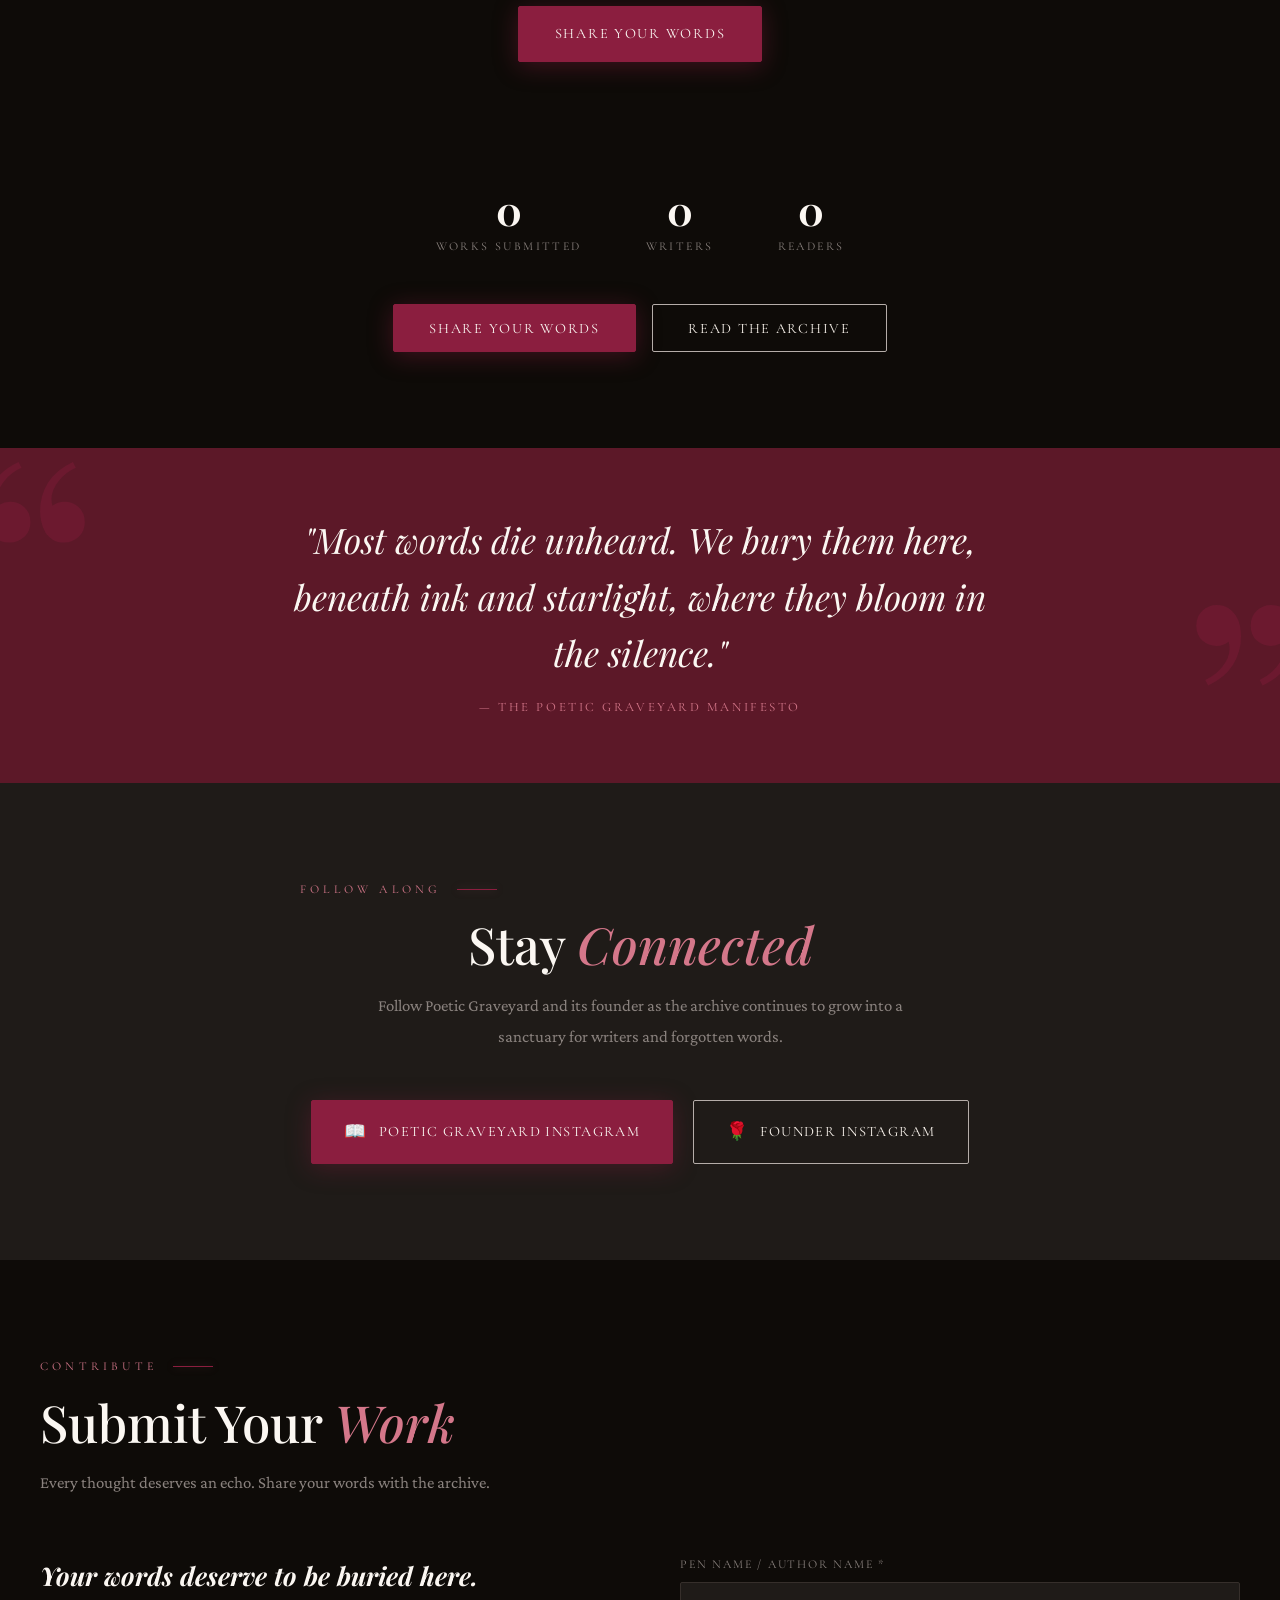
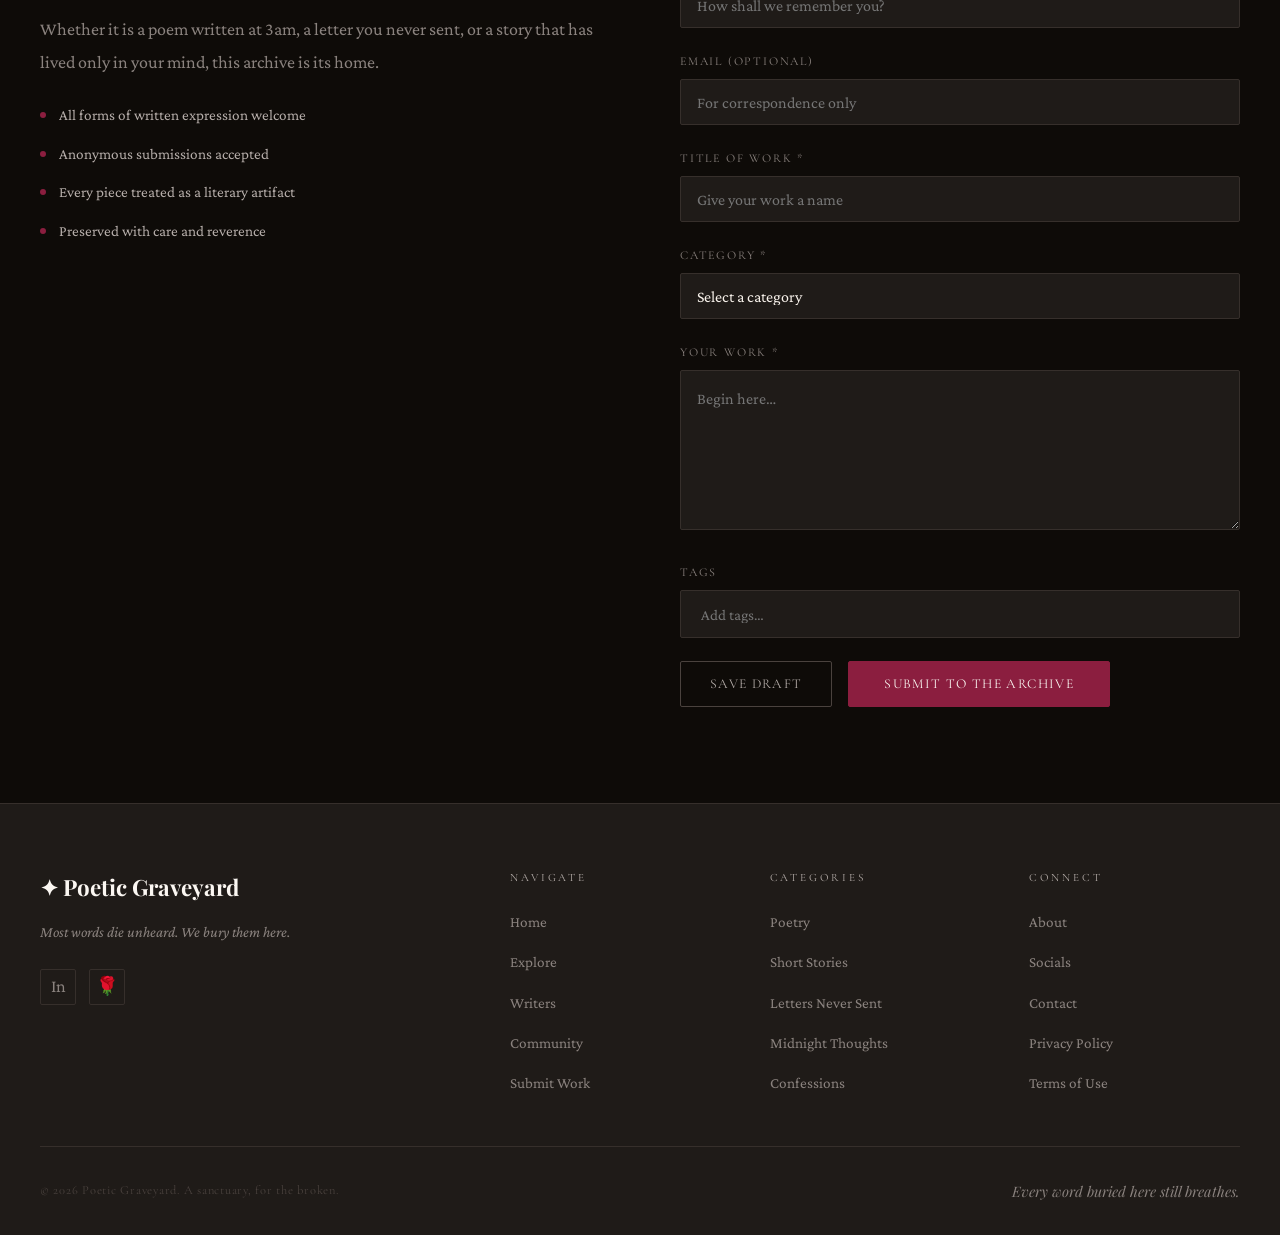
==== commit cbb72768: "Update various text phrases in index.html" ====
--- a/index.html
+++ b/index.html
@@ -77,7 +77,7 @@
     <p class="hero-eyebrow">✦ A Digital Sanctuary for the Tortured Soul ✦</p>
     <h1 class="hero-title">Poetic<br><em>Graveyard</em></h1>
     <div class="hero-divider"><span></span><svg width="16" height="16" viewBox="0 0 16 16" fill="currentColor"><path d="M8 0L9.8 6.2H16L10.9 10L12.7 16L8 12.2L3.3 16L5.1 10L0 6.2H6.2L8 0Z"/></svg><span></span></div>
-    <p class="hero-subtitle">"Where abandoned words find eternal life."</p>
+    <p class="hero-subtitle">Where abandoned words find eternal life.</p>
     <p class="hero-desc">A sanctuary for poetry, stories, confessions, and words buried inside. Every thought deserves an echo.</p>
     <div class="hero-buttons">
       <button class="btn-primary" onclick="scrollToSection('submit')">
@@ -97,7 +97,7 @@
   <div class="container">
     <div class="about-content reveal">
       <p class="section-label">What is Poetic Graveyard</p>
-      <h2 class="section-title">A <em>Sanctuary</em> for the Written Word</h2>
+      <h2 class="section-title">A <em>Sanctuary</em> for the tortured mind</h2>
       <p>Poetic Graveyard is a digital archive for poetry, short stories, letters never sent, confessions, essays, and midnight thoughts. It is a place where words that might otherwise be lost find a permanent home.</p>
       <p>Each word deserves a beautiful place to rest in, this is a comfort hub for all the writers around the globe. For your thoughts deserve a place and your mind deserves equanimity.</p>
       <div style="margin-top: 2rem; display: flex; gap: 1rem; flex-wrap: wrap;">
@@ -187,7 +187,7 @@
      Quote Band
 ════════════════════════════════════════════ -->
 <div class="quote-band">
-  <p class="quote-text">"Some words die unheard. We bury them here, beneath ink and starlight, where they bloom in the dark."</p>
+  <p class="quote-text">"Most words die unheard. We bury them here, beneath ink and starlight, where they bloom in the silence."</p>
   <p class="quote-attr">— The Poetic Graveyard Manifesto</p>
 </div>
 
@@ -222,12 +222,12 @@
     <div class="reveal">
       <p class="section-label">Contribute</p>
       <h2 class="section-title">Submit Your <em>Work</em></h2>
-      <p class="section-subtitle">Every voice deserves an echo. Share your words with the archive.</p>
+      <p class="section-subtitle">Every thought deserves an echo. Share your words with the archive.</p>
     </div>
     <div class="submit-grid">
       <div class="submit-left reveal">
-        <h3>"Your words deserve to be buried here."</h3>
-        <p>Whether it is a poem written at 3am, a letter you never sent, or a story that has lived only in your mind — this archive is its home.</p>
+        <h3>Your words deserve to be buried here.</h3>
+        <p>Whether it is a poem written at 3am, a letter you never sent, or a story that has lived only in your mind, this archive is its home.</p>
         <ul class="submit-features">
           <li>All forms of written expression welcome</li>
           <li>Anonymous submissions accepted</li>
@@ -286,7 +286,7 @@
   <div class="footer-grid">
     <div class="footer-brand">
       <div class="footer-logo">✦ Poetic Graveyard</div>
-      <p class="footer-tagline">"Some words die unheard. We bury them here."</p>
+      <p class="footer-tagline">Most words die unheard. We bury them here.</p>
       <div class="social-links">
         <a href="https://www.instagram.com/poeticgraveyard/" class="social-link" aria-label="Poetic Graveyard Instagram" target="_blank" rel="noopener noreferrer">In</a>
         <a href="https://www.instagram.com/thetorturedshowgirl/" class="social-link" aria-label="Founder Instagram" target="_blank" rel="noopener noreferrer">🌹</a>
@@ -324,8 +324,8 @@
     </div>
   </div>
   <div class="footer-bottom">
-    <div class="footer-bottom-left">© 2026 Poetic Graveyard. A sanctuary, not a stage.</div>
-    <div class="footer-epitaph">"Every word buried here still breathes."</div>
+    <div class="footer-bottom-left">© 2026 Poetic Graveyard. A sanctuary, for the broken.</div>
+    <div class="footer-epitaph">Every word buried here still breathes.</div>
   </div>
 </footer>
 
